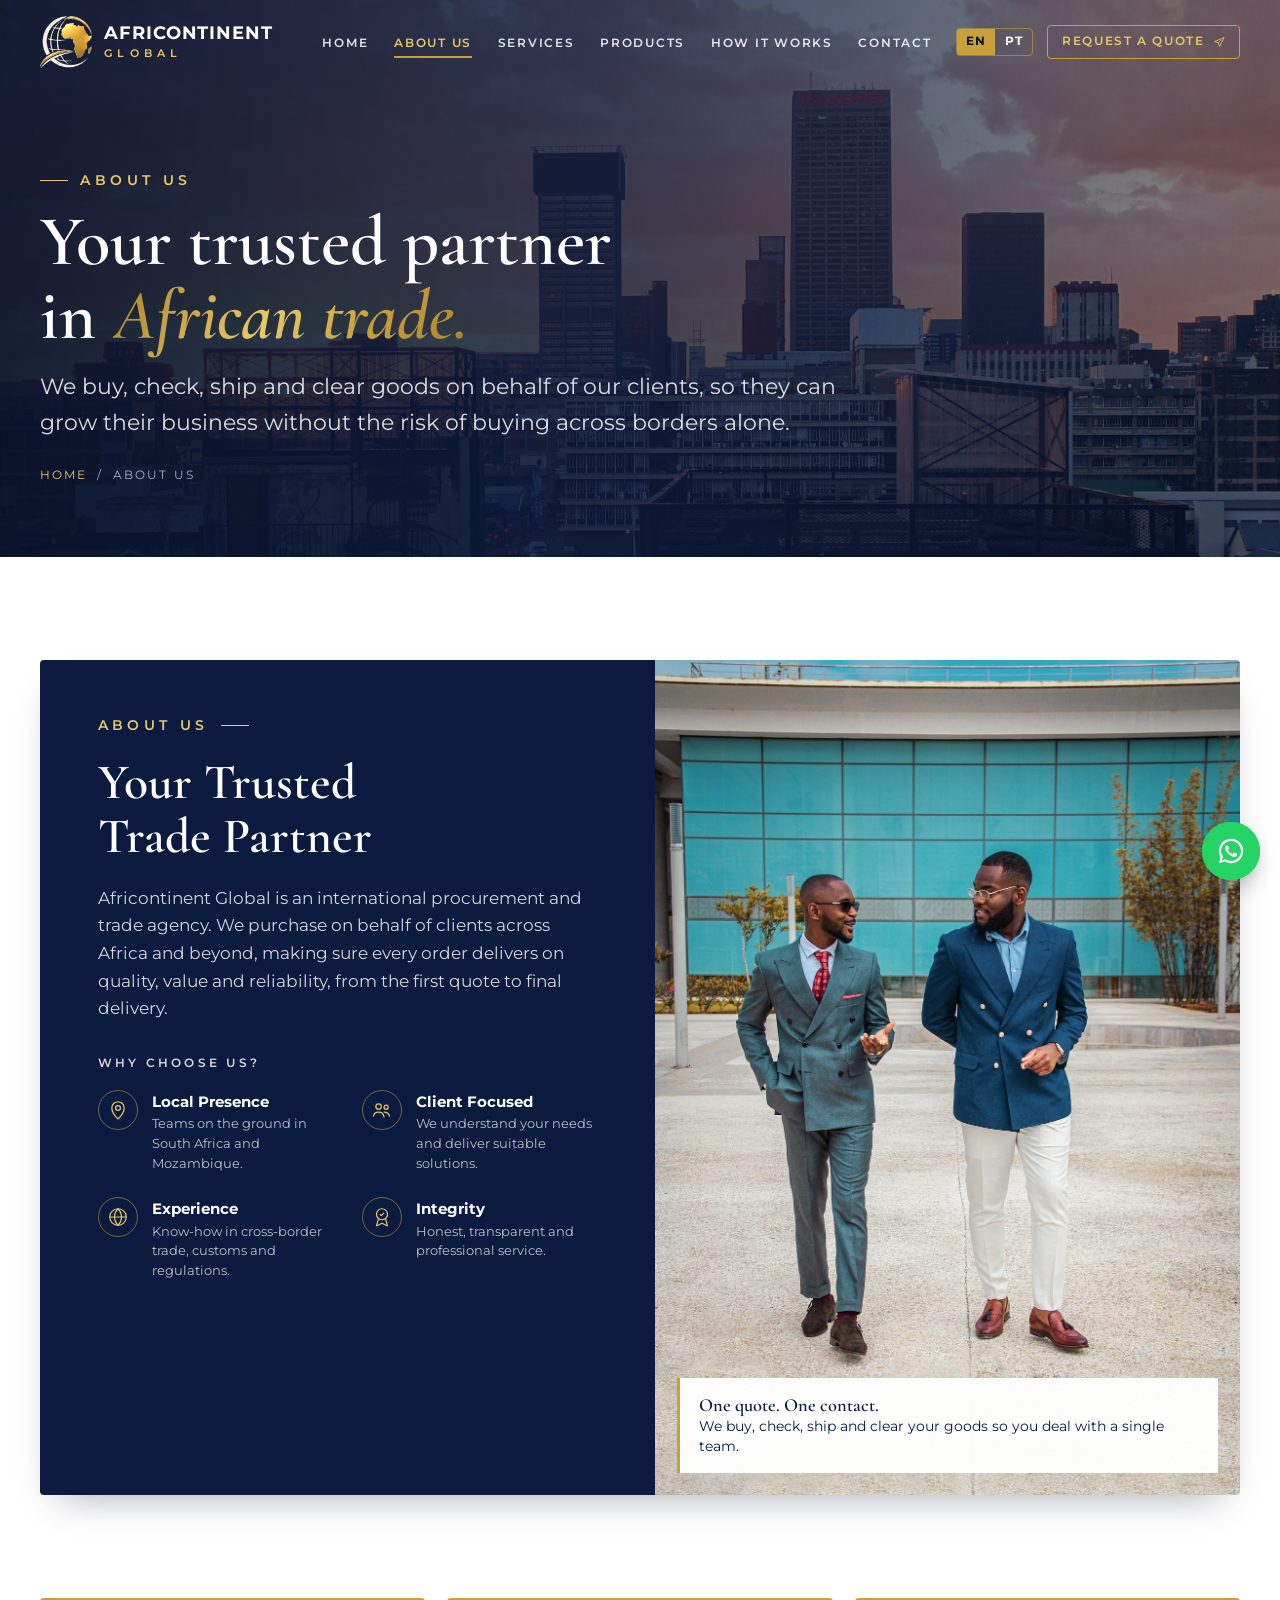
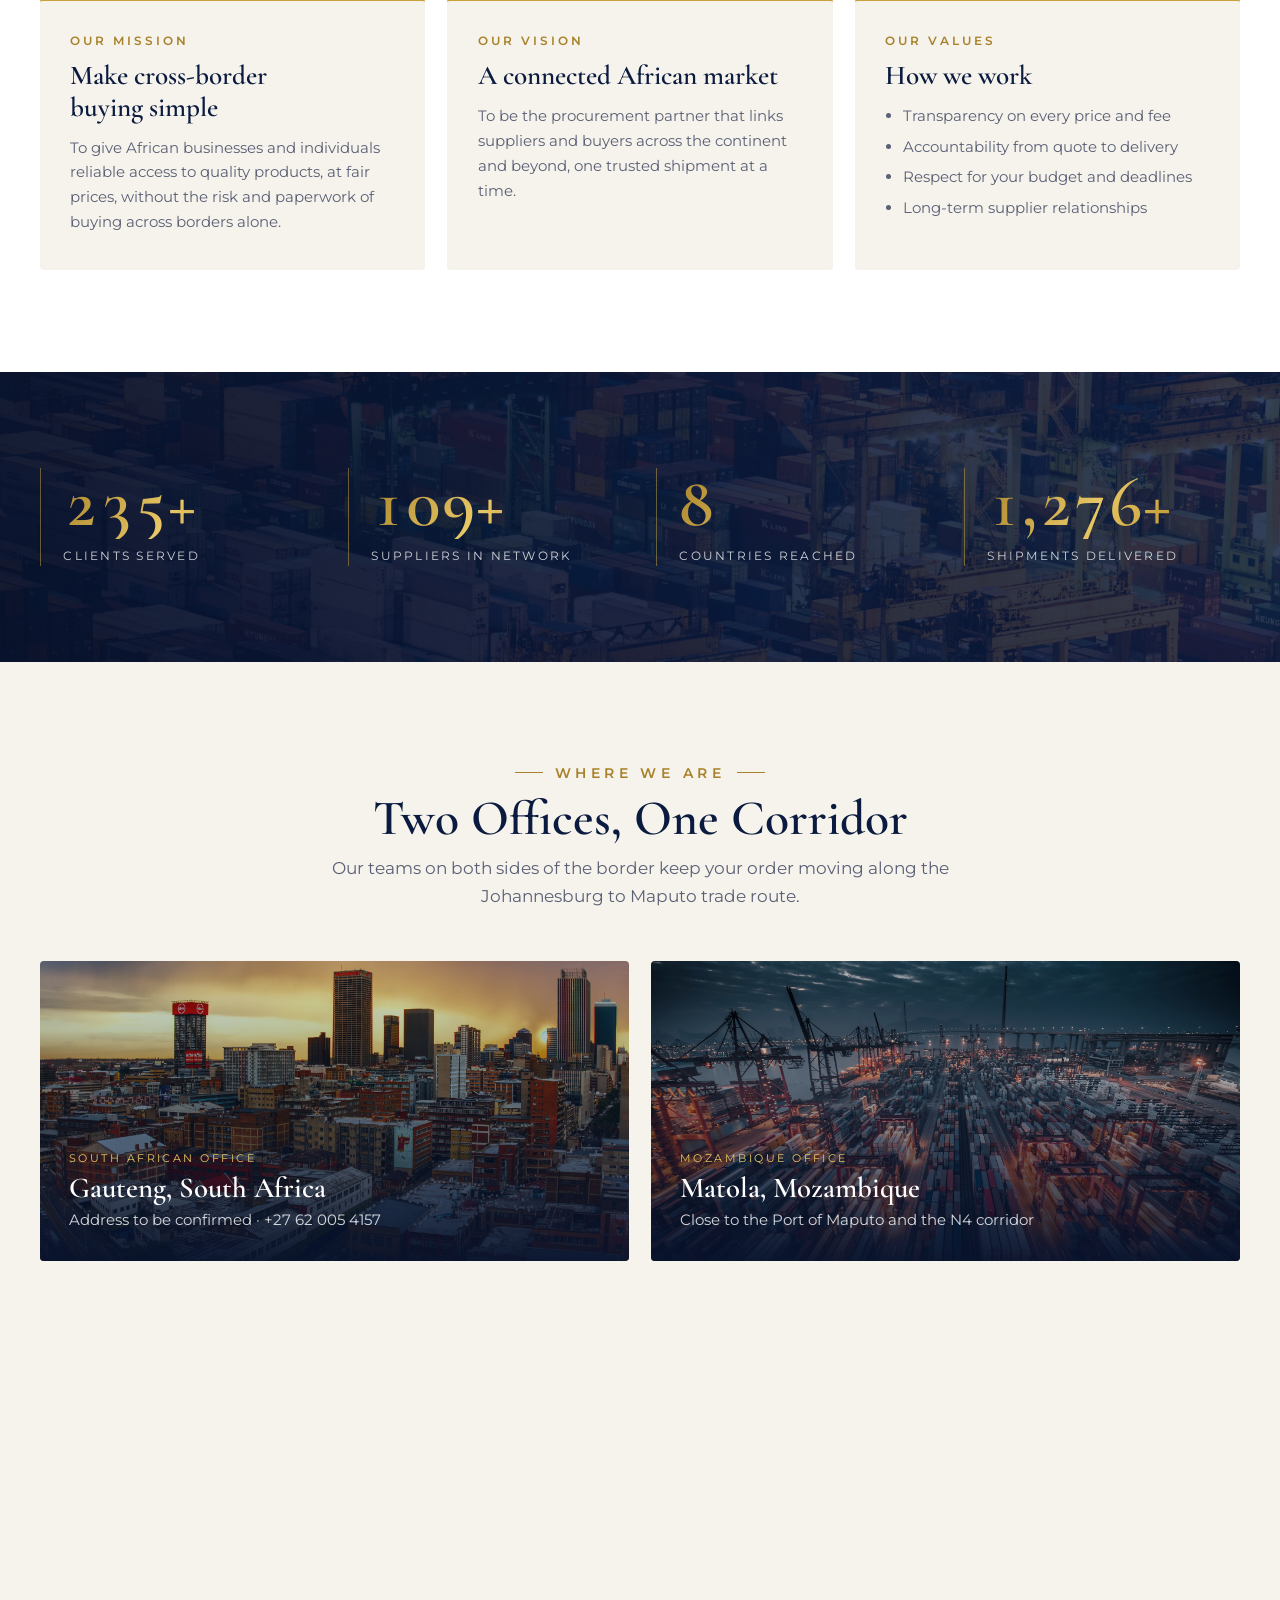
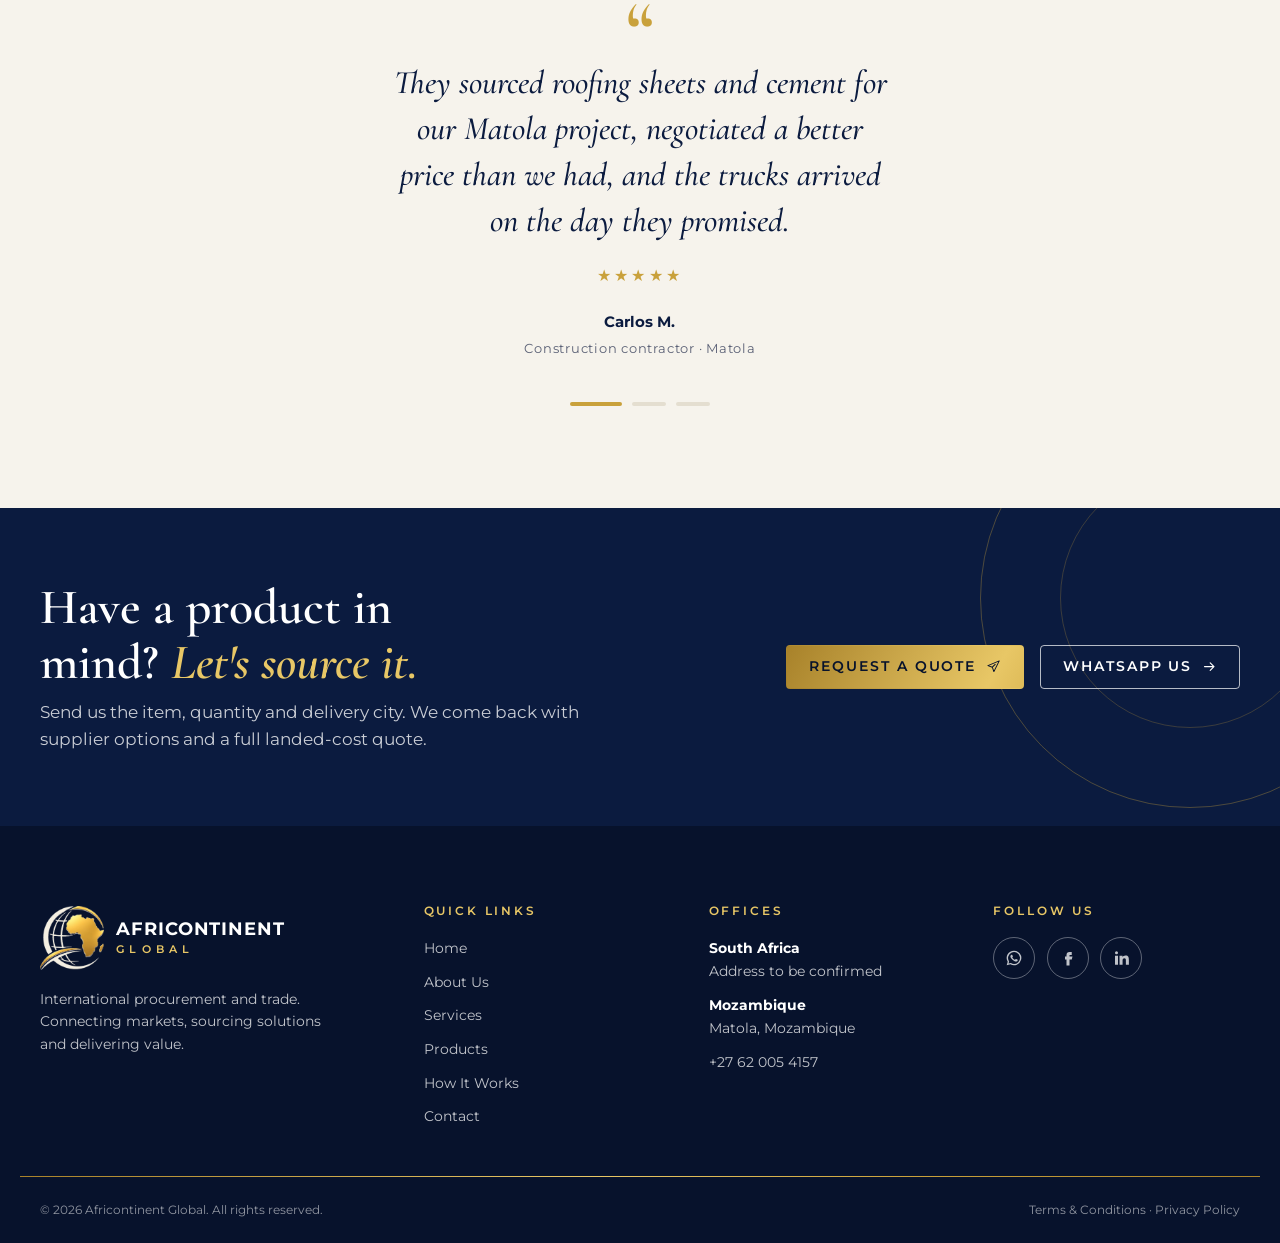
==== about.html @ f53b8ca2 "Initial commit" ====
<!DOCTYPE html>
<html lang="en">
<head>
<meta charset="utf-8">
<meta name="viewport" content="width=device-width, initial-scale=1, viewport-fit=cover">
<title>About Us | Africontinent Global</title>
<meta name="description" content="Who we are: an international procurement and trade agency with offices in South Africa and Mozambique.">
<meta property="og:title" content="About Us | Africontinent Global">
<meta property="og:description" content="Who we are: an international procurement and trade agency with offices in South Africa and Mozambique.">
<meta property="og:image" content="assets/africontinent-logo-full.png">
<meta name="theme-color" content="#0B1B3F">
<link rel="icon" type="image/png" href="assets/globe.png">
<link rel="preconnect" href="https://fonts.googleapis.com"><link rel="preconnect" href="https://fonts.gstatic.com" crossorigin><link rel="stylesheet" href="https://fonts.googleapis.com/css2?family=Cormorant+Garamond:ital,wght@0,500;0,600;0,700;1,500;1,600&family=Montserrat:wght@400;500;600;700&display=swap">
<link rel="stylesheet" href="css/style.css">
</head>
<body>
<!-- ICON SPRITE -->
<svg width="0" height="0" style="position:absolute" aria-hidden="true">
  <defs>
    <symbol id="i-arrow" viewBox="0 0 24 24" fill="none" stroke="currentColor" stroke-width="1.8" stroke-linecap="round" stroke-linejoin="round"><path d="M4 12h15M13 6l6 6-6 6"/></symbol>
    <symbol id="i-send" viewBox="0 0 24 24" fill="none" stroke="currentColor" stroke-width="1.6" stroke-linejoin="round"><path d="M21 3 3 10.5l7 2.5 2.5 7L21 3Z"/><path d="m10 13 5-5"/></symbol>
    <symbol id="i-handshake" viewBox="0 0 48 48" fill="none" stroke="currentColor" stroke-width="2" stroke-linecap="round" stroke-linejoin="round"><path d="M3 17l7-5 6 3h6l-7 6a3 3 0 0 0 4 4l5-4 9 9"/><path d="M45 17l-7-5-6 2"/><path d="M38 31l-4 4M34 26l5 5M10 12v15l10 10a3 3 0 0 0 4-4M16 31l4 4M20 27l5 5a3 3 0 0 0 4-4"/><path d="M3 17v11h7M45 17v11h-7"/></symbol>
    <symbol id="i-shield" viewBox="0 0 48 48" fill="none" stroke="currentColor" stroke-width="2" stroke-linecap="round" stroke-linejoin="round"><path d="M24 4 7 10v12c0 11 7 18 17 22 10-4 17-11 17-22V10L24 4Z"/><path d="m16 24 6 6 11-12"/></symbol>
    <symbol id="i-truck" viewBox="0 0 48 48" fill="none" stroke="currentColor" stroke-width="2" stroke-linecap="round" stroke-linejoin="round"><path d="M3 10h26v24H3zM29 18h9l7 8v8h-16"/><circle cx="12" cy="36" r="4"/><circle cx="36" cy="36" r="4"/><path d="M8 18h10M8 24h14"/></symbol>
    <symbol id="i-search" viewBox="0 0 32 32" fill="none" stroke="currentColor" stroke-width="2" stroke-linecap="round"><circle cx="13.5" cy="13.5" r="8.5"/><path d="m20 20 8 8"/><path d="M9.5 13.5a4 4 0 0 1 4-4"/></symbol>
    <symbol id="i-deal" viewBox="0 0 32 32" fill="none" stroke="currentColor" stroke-width="1.8" stroke-linecap="round" stroke-linejoin="round"><path d="M2 12l5-4 4 2h4l-5 4a2 2 0 0 0 3 3l4-3 6 6"/><path d="M30 12l-5-4-4 1M7 8v10l7 7a2 2 0 0 0 3-3M17 19l3 3a2 2 0 0 0 3-3M25 8v11"/></symbol>
    <symbol id="i-clipboard" viewBox="0 0 32 32" fill="none" stroke="currentColor" stroke-width="1.8" stroke-linecap="round" stroke-linejoin="round"><rect x="6" y="5" width="20" height="24" rx="2"/><path d="M12 3h8v4h-8zM10 13l2 2 3-3M10 21l2 2 3-3M18 14h5M18 22h5"/></symbol>
    <symbol id="i-box" viewBox="0 0 32 32" fill="none" stroke="currentColor" stroke-width="1.8" stroke-linejoin="round"><path d="M16 3 4 9v14l12 6 12-6V9L16 3Z"/><path d="M4 9l12 6 12-6M16 15v14M10 6l12 6"/></symbol>
    <symbol id="i-ship" viewBox="0 0 32 32" fill="none" stroke="currentColor" stroke-width="1.8" stroke-linecap="round" stroke-linejoin="round"><path d="M3 20h26l-4 7H7l-4-7Z"/><path d="M7 20v-7h18v7M11 13V8h10v5M14 8V4h4"/><path d="M2 30c2 0 3-1 5-1s3 1 5 1 3-1 5-1 3 1 5 1 3-1 5-1"/></symbol>
    <symbol id="i-customs" viewBox="0 0 32 32" fill="none" stroke="currentColor" stroke-width="1.8" stroke-linecap="round" stroke-linejoin="round"><rect x="4" y="6" width="24" height="20" rx="2"/><circle cx="12" cy="14" r="3"/><path d="M7 22c1-3 3-4 5-4s4 1 5 4M19 12h6M19 16h6M19 20h4"/></symbol>
    <symbol id="i-chat" viewBox="0 0 32 32" fill="none" stroke="currentColor" stroke-width="1.8" stroke-linejoin="round"><path d="M5 6h22v15H14l-6 5v-5H5z"/><circle cx="11" cy="13.5" r="1" fill="currentColor"/><circle cx="16" cy="13.5" r="1" fill="currentColor"/><circle cx="21" cy="13.5" r="1" fill="currentColor"/></symbol>
    <symbol id="i-check" viewBox="0 0 32 32" fill="none" stroke="currentColor" stroke-width="1.8" stroke-linecap="round" stroke-linejoin="round"><path d="M16 3 4 9v14l12 6 12-6V9L16 3Z"/><path d="M4 9l12 6 12-6M16 15v14"/><circle cx="24" cy="24" r="5" fill="#0B1B3F"/><path d="m21.5 24 2 2 3-3.5"/></symbol>
    <symbol id="i-pin" viewBox="0 0 32 32" fill="none" stroke="currentColor" stroke-width="1.8" stroke-linejoin="round"><path d="M16 29s-9-8.5-9-16a9 9 0 0 1 18 0c0 7.5-9 16-9 16Z"/><circle cx="16" cy="13" r="3.5"/></symbol>
    <symbol id="i-people" viewBox="0 0 32 32" fill="none" stroke="currentColor" stroke-width="1.8" stroke-linecap="round"><circle cx="11" cy="11" r="4"/><circle cx="22" cy="12" r="3"/><path d="M3 26c1-5 4-7 8-7s7 2 8 7M19 19c4 0 7 2 8 6"/></symbol>
    <symbol id="i-globe" viewBox="0 0 32 32" fill="none" stroke="currentColor" stroke-width="1.8"><circle cx="16" cy="16" r="12"/><path d="M4 16h24M16 4c4 4 5 8 5 12s-1 8-5 12c-4-4-5-8-5-12s1-8 5-12Z"/></symbol>
    <symbol id="i-award" viewBox="0 0 32 32" fill="none" stroke="currentColor" stroke-width="1.8" stroke-linejoin="round"><circle cx="16" cy="12" r="8"/><path d="m11 18-3 11 8-4 8 4-3-11"/><path d="m13 12 2 2 4-4"/></symbol>
    <symbol id="i-phone" viewBox="0 0 32 32" fill="none" stroke="currentColor" stroke-width="1.8" stroke-linejoin="round"><path d="M7 4h5l2 7-3 2a16 16 0 0 0 8 8l2-3 7 2v5a3 3 0 0 1-3 3C14 28 4 18 4 7a3 3 0 0 1 3-3Z"/></symbol>
    <symbol id="i-mail" viewBox="0 0 32 32" fill="none" stroke="currentColor" stroke-width="1.8" stroke-linejoin="round"><rect x="4" y="7" width="24" height="18" rx="2"/><path d="m4 9 12 9 12-9"/></symbol>
    <symbol id="i-up" viewBox="0 0 24 24" fill="none" stroke="currentColor" stroke-width="2" stroke-linecap="round" stroke-linejoin="round"><path d="M12 19V5M6 11l6-6 6 6"/></symbol>
    <symbol id="i-wa" viewBox="0 0 32 32" fill="currentColor"><path d="M16 3a13 13 0 0 0-11.2 19.6L3 29l6.6-1.7A13 13 0 1 0 16 3Zm0 23.6a10.6 10.6 0 0 1-5.4-1.5l-.4-.2-3.9 1 1-3.8-.2-.4A10.6 10.6 0 1 1 16 26.6Zm5.8-7.9c-.3-.2-1.9-.9-2.2-1s-.5-.2-.7.2-.8 1-1 1.2-.4.2-.7 0a8.7 8.7 0 0 1-4.3-3.8c-.3-.6.3-.5 1-1.7.1-.2 0-.4 0-.6l-1-2.4c-.3-.6-.5-.5-.7-.5h-.6a1.2 1.2 0 0 0-.9.4 3.6 3.6 0 0 0-1.1 2.7 6.3 6.3 0 0 0 1.3 3.3 14.4 14.4 0 0 0 5.5 4.9c2 .9 2.8.9 3.9.8a3.3 3.3 0 0 0 2.1-1.5 2.7 2.7 0 0 0 .2-1.5c-.1-.2-.3-.3-.6-.5Z"/></symbol>
    <symbol id="i-fb" viewBox="0 0 24 24" fill="currentColor"><path d="M14 8h3V4h-3a4 4 0 0 0-4 4v2H8v4h2v8h4v-8h3l1-4h-4V8.5c0-.3.2-.5.5-.5Z"/></symbol>
    <symbol id="i-in" viewBox="0 0 24 24" fill="currentColor"><path d="M4 9h4v12H4zM6 3a2 2 0 1 1 0 4 2 2 0 0 1 0-4Zm4 6h4v1.7c.6-1 2-2 4-2 4 0 4.5 2.6 4.5 6V21h-4v-5.6c0-1.4 0-3.2-2-3.2s-2.4 1.5-2.4 3.1V21h-4z"/></symbol>
  </defs>
</svg>


<!-- =================== 2. HEADER =================== -->
<header class="site-header" id="header">
  <div class="wrap nav">
    <a class="brand" href="index.html" aria-label="Africontinent Global home">
      <img src="assets/globe-light.png" alt="">
      <span class="brand-text"><strong>AFRICONTINENT</strong><small>GLOBAL</small></span>
    </a>
    <ul class="nav-links">
      <li><a href="index.html" data-i18n="nav_home">Home</a></li>
      <li><a href="about.html" data-i18n="nav_about">About Us</a></li>
      <li><a href="services.html" data-i18n="nav_services">Services</a></li>
      <li><a href="products.html" data-i18n="nav_products">Products</a></li>
      <li><a href="how-it-works.html" data-i18n="nav_how">How It Works</a></li>
      <li><a href="contact.html" data-i18n="nav_contact">Contact</a></li>
    </ul>
    <div class="nav-actions">
      <div class="lang" role="group" aria-label="Language">
        <button type="button" class="on" data-lang="en">EN</button>
        <button type="button" data-lang="pt">PT</button>
      </div>
      <a href="contact.html" class="btn btn-outline-gold btn-quote"><span data-i18n="quote">Request a Quote</span><svg><use href="#i-send"/></svg></a>
      <button class="burger" id="burger" type="button" aria-label="Open menu" aria-expanded="false" aria-controls="mobileMenu"><span></span><span></span><span></span></button>
    </div>
  </div>
</header>

<nav class="mobile-menu" id="mobileMenu" aria-label="Mobile">
  <ul>
    <li><a href="index.html" data-i18n="nav_home">Home</a></li>
    <li><a href="about.html" data-i18n="nav_about">About Us</a></li>
    <li><a href="services.html" data-i18n="nav_services">Services</a></li>
    <li><a href="products.html" data-i18n="nav_products">Products</a></li>
    <li><a href="how-it-works.html" data-i18n="nav_how">How It Works</a></li>
    <li><a href="contact.html" data-i18n="nav_contact">Contact</a></li>
  </ul>
  <div class="mm-foot">
    <div class="lang" role="group" aria-label="Language">
      <button type="button" class="on" data-lang="en">EN</button>
      <button type="button" data-lang="pt">PT</button>
    </div>
    <a href="contact.html" class="btn btn-gold"><span data-i18n="quote">Request a Quote</span><svg><use href="#i-send"/></svg></a>
  </div>
</nav>

<main>
<section class="page-hero">
  <div class="photo"><img src="assets/images/city-skyline-sunset.jpg" alt="City skyline at sunset" fetchpriority="high"></div>
  <div class="wrap">
    <span class="eyebrow" data-i18n="pa_e">About Us</span>
    <h1 data-i18n-html="pa_t">Your trusted partner in <em>African trade.</em></h1>
    <p data-i18n="pa_l">We buy, check, ship and clear goods on behalf of our clients, so they can grow their business without the risk of buying across borders alone.</p>
    <nav class="crumbs" aria-label="Breadcrumb"><a href="index.html" data-i18n="nav_home">Home</a><span>/</span><span data-i18n="nav_about">About Us</span></nav>
  </div>
</section>
<!-- =================== 8. ABOUT =================== -->
<section class="section" id="about-us">
  <div class="wrap">
    <div class="about-grid reveal">
      <div class="about-copy">
        <span class="eyebrow" data-i18n="about_eyebrow">About Us</span>
        <h2 data-i18n="about_title">Your Trusted Trade Partner</h2>
        <p data-i18n="about_p">Africontinent Global is an international procurement and trade agency. We purchase on behalf of clients across Africa and beyond, making sure every order delivers on quality, value and reliability, from the first quote to final delivery.</p>
        <p class="why-title" data-i18n="why">Why choose us?</p>
        <div class="why">
          <div><svg><use href="#i-pin"/></svg><p><strong data-i18n="w1">Local Presence</strong><span data-i18n="w1d">Teams on the ground in South Africa and Mozambique.</span></p></div>
          <div><svg><use href="#i-people"/></svg><p><strong data-i18n="w2">Client Focused</strong><span data-i18n="w2d">We understand your needs and deliver suitable solutions.</span></p></div>
          <div><svg><use href="#i-globe"/></svg><p><strong data-i18n="w3">Experience</strong><span data-i18n="w3d">Know-how in cross-border trade, customs and regulations.</span></p></div>
          <div><svg><use href="#i-award"/></svg><p><strong data-i18n="w4">Integrity</strong><span data-i18n="w4d">Honest, transparent and professional service.</span></p></div>
        </div>
      </div>
      <figure class="about-photo">
        <div class="photo"><img loading="lazy" src="assets/images/business-partners.jpg" alt="Two business partners in suits"></div>
        <figcaption><b>One quote. One contact.</b>We buy, check, ship and clear your goods so you deal with a single team.</figcaption>
      </figure>
    </div>
  </div>
</section>

<section class="section" style="background:var(--white);padding-top:0">
  <div class="wrap mv-grid">
    <article class="mv reveal"><span class="kicker" data-i18n="mv1k">Our mission</span><h3 data-i18n="mv1t">Make cross-border buying simple</h3><p data-i18n="mv1p">To give African businesses and individuals reliable access to quality products, at fair prices, without the risk and paperwork of buying across borders alone.</p></article>
    <article class="mv reveal"><span class="kicker" data-i18n="mv2k">Our vision</span><h3 data-i18n="mv2t">A connected African market</h3><p data-i18n="mv2p">To be the procurement partner that links suppliers and buyers across the continent and beyond, one trusted shipment at a time.</p></article>
    <article class="mv reveal"><span class="kicker" data-i18n="mv3k">Our values</span><h3 data-i18n="mv3t">How we work</h3><ul><li data-i18n="v1">Transparency on every price and fee</li><li data-i18n="v2">Accountability from quote to delivery</li><li data-i18n="v3">Respect for your budget and deadlines</li><li data-i18n="v4">Long-term supplier relationships</li></ul></article>
  </div>
</section>
<!-- =================== 7. STATS =================== -->
<section class="stats on-dark">
  <div class="photo"><img loading="lazy" src="assets/images/aerial-containers.jpg" alt=""></div>
  <div class="wrap stats-grid">
    <div class="stat reveal"><b data-count="250" data-suffix="+">250+</b><span data-i18n="st1">Clients served</span></div>
    <div class="stat reveal"><b data-count="120" data-suffix="+">120+</b><span data-i18n="st2">Suppliers in network</span></div>
    <div class="stat reveal"><b data-count="9">9</b><span data-i18n="st3">Countries reached</span></div>
    <div class="stat reveal"><b data-count="1400" data-suffix="+">1,400+</b><span data-i18n="st4">Shipments delivered</span></div>
  </div>
</section>

<section class="section how">
  <div class="wrap">
    <div class="section-head reveal"><span class="eyebrow" data-i18n="off_e">Where We Are</span><h2 data-i18n="off_t">Two Offices, One Corridor</h2><p data-i18n="off_l">Our teams on both sides of the border keep your order moving along the Johannesburg to Maputo trade route.</p></div>
    <div class="offices">
      <article class="office reveal"><div class="photo"><img loading="lazy" src="assets/images/johannesburg-skyline.jpg" alt="Johannesburg skyline"></div><div class="office-body"><small data-i18n="ct_sa">South African Office</small><h3>Gauteng, South Africa</h3><p>Address to be confirmed · +27 62 005 4157</p></div></article>
      <article class="office reveal"><div class="photo"><img loading="lazy" src="assets/images/container-port-cranes.jpg" alt="Container port with cranes"></div><div class="office-body"><small data-i18n="ct_mz">Mozambique Office</small><h3>Matola, Mozambique</h3><p>Close to the Port of Maputo and the N4 corridor</p></div></article>
    </div>
  </div>
</section>
<!-- =================== 9. TESTIMONIALS =================== -->
<section class="section testimonials">
  <div class="wrap">
    <div class="section-head reveal">
      <span class="eyebrow" data-i18n="test_eyebrow">Client Stories</span>
      <h2 data-i18n="test_title">Trusted Across Borders</h2>
    </div>
    <div class="slider reveal" id="slider" aria-roledescription="carousel">
      <div class="slides" id="slides">
        <div class="slide"><span class="quote-mark">“</span><blockquote>They sourced roofing sheets and cement for our Matola project, negotiated a better price than we had, and the trucks arrived on the day they promised.</blockquote><span class="stars" aria-label="5 out of 5">★★★★★</span><p class="who"><b>Carlos M.</b><span>Construction contractor · Matola</span></p></div>
        <div class="slide"><span class="quote-mark">“</span><blockquote>Customs used to be our biggest headache. Africontinent handled every document and our generators cleared the border without a single delay.</blockquote><span class="stars" aria-label="5 out of 5">★★★★★</span><p class="who"><b>Thandiwe N.</b><span>Operations manager · Gaborone</span></p></div>
        <div class="slide"><span class="quote-mark">“</span><blockquote>Clear quotes, photos before dispatch and a real person on WhatsApp whenever I asked. That is why we keep ordering through them.</blockquote><span class="stars" aria-label="5 out of 5">★★★★★</span><p class="who"><b>Ana P.</b><span>Retail owner · Maputo</span></p></div>
      </div>
      <div class="dots" id="dots" role="tablist" aria-label="Choose testimonial"></div>
    </div>
  </div>
</section>

<section class="cta-band">
  <div class="wrap cta-inner">
    <div class="reveal">
      <h2 data-i18n-html="cta_t">Have a product in mind? <em>Let's source it.</em></h2>
      <p data-i18n="cta_l">Send us the item, quantity and delivery city. We come back with supplier options and a full landed-cost quote.</p>
    </div>
    <div class="cta-actions reveal">
      <a href="contact.html" class="btn btn-gold"><span data-i18n="quote">Request a Quote</span><svg><use href="#i-send"/></svg></a>
      <a href="https://wa.me/27716682694" target="_blank" rel="noopener" class="btn btn-outline-light"><span>WhatsApp Us</span><svg><use href="#i-arrow"/></svg></a>
    </div>
  </div>
</section>
</main>

<!-- =================== 11. FOOTER =================== -->
<footer class="footer">
  <div class="wrap footer-grid">
    <div class="footer-about">
      <a class="brand" href="index.html"><img src="assets/globe-light.png" alt=""><span class="brand-text"><strong>AFRICONTINENT</strong><small>GLOBAL</small></span></a>
      <p data-i18n="ft_about">International procurement and trade. Connecting markets, sourcing solutions and delivering value.</p>
    </div>
    <div>
      <h4 data-i18n="ft_links">Quick Links</h4>
      <ul><li><a href="index.html" data-i18n="nav_home">Home</a></li><li><a href="about.html" data-i18n="nav_about">About Us</a></li><li><a href="services.html" data-i18n="nav_services">Services</a></li><li><a href="products.html" data-i18n="nav_products">Products</a></li><li><a href="how-it-works.html" data-i18n="nav_how">How It Works</a></li><li><a href="contact.html" data-i18n="nav_contact">Contact</a></li></ul>
    </div>
    <div>
      <h4 data-i18n="ft_offices">Offices</h4>
      <ul><li><b style="color:#fff">South Africa</b><br>Address to be confirmed</li><li><b style="color:#fff">Mozambique</b><br>Matola, Mozambique</li><li>+27 62 005 4157</li></ul>
    </div>
    <div>
      <h4 data-i18n="ft_follow">Follow Us</h4>
      <div class="socials">
        <a href="https://wa.me/27716682694" target="_blank" rel="noopener" aria-label="WhatsApp"><svg><use href="#i-wa"/></svg></a>
        <a href="https://facebook.com" target="_blank" rel="noopener" aria-label="Facebook"><svg><use href="#i-fb"/></svg></a>
        <a href="https://linkedin.com" target="_blank" rel="noopener" aria-label="LinkedIn"><svg><use href="#i-in"/></svg></a>
      </div>
    </div>
  </div>
  <div class="wrap footer-bar">
    <span>© 2026 Africontinent Global. All rights reserved.</span>
    <span><a href="index.html">Terms &amp; Conditions</a> · <a href="index.html">Privacy Policy</a></span>
  </div>
</footer>

<a class="wa-float" href="https://wa.me/27716682694" target="_blank" rel="noopener" aria-label="Chat on WhatsApp"><svg><use href="#i-wa"/></svg></a>
<button class="to-top" id="toTop" type="button" aria-label="Back to top"><svg><use href="#i-up"/></svg></button>
<div class="toast" id="toast" role="status" aria-live="polite"><svg><use href="#i-shield"/></svg><span id="toastText">Thank you. Your enquiry is ready.</span></div>

<script src="js/main.js"></script>
</body>
</html>
---- css/style.css ----
/* Layout: full-bleed navy & ivory bands, 1200px content column, gold used as the only accent. */
:root {
  --navy: #0B1B3F;
  --navy-deep: #07122C;
  --navy-soft: #142a5c;
  --gold: #C9A13B;
  --gold-hi: #E8C766;
  --gold-lo: #A8822A;
  --ivory: #F6F3EC;
  --white: #FFFFFF;
  --ink: #1B2440;
  --muted: #5A6075;
  --line: #E4DED0;
  --gold-grad: linear-gradient(120deg, #A8822A 0%, #E8C766 45%, #C9A13B 70%, #A8822A 100%);

  --f-display: "Cormorant Garamond", "Playfair Display", Georgia, "Times New Roman", serif;
  --f-body: "Montserrat", "Segoe UI", Helvetica, Arial, sans-serif;

  --step--1: clamp(0.78rem, 0.75rem + 0.15vw, 0.86rem);
  --step-0: clamp(0.95rem, 0.9rem + 0.2vw, 1.05rem);
  --step-1: clamp(1.15rem, 1.05rem + 0.4vw, 1.35rem);
  --step-2: clamp(1.5rem, 1.25rem + 1vw, 2.1rem);
  --step-3: clamp(2rem, 1.5rem + 2vw, 3.1rem);
  --step-4: clamp(2.5rem, 1.7rem + 3.4vw, 4.6rem);

  --radius: 4px;
  --shadow: 0 18px 40px -22px rgba(7, 18, 44, 0.45);
  --header-h: 84px;
  color-scheme: light;
}

*, *::before, *::after { box-sizing: border-box; }
html { scroll-behavior: smooth; scroll-padding-top: var(--header-h); }
body {
  margin: 0;
  background: var(--white);
  color: var(--ink);
  font-family: var(--f-body);
  font-size: var(--step-0);
  line-height: 1.65;
  -webkit-font-smoothing: antialiased;
  overflow-x: hidden;
}
body.locked { overflow: hidden; }
img { max-width: 100%; display: block; }
a { color: inherit; }
h1, h2, h3 { text-wrap: balance; margin: 0; }
p { margin: 0; }
:focus-visible { outline: 2px solid var(--gold-hi); outline-offset: 3px; }

.wrap {
  width: 100%;
  max-width: 1240px;
  margin-inline: auto;
  padding-left: max(20px, env(safe-area-inset-left, 0px));
  padding-right: max(20px, env(safe-area-inset-right, 0px));
}

/* ---------- Photo layer with graceful fallback ---------- */
.photo { position: relative; overflow: hidden; background: var(--navy-soft) radial-gradient(120% 90% at 70% 20%, #1d3a78 0%, var(--navy) 60%, var(--navy-deep) 100%); }
.photo > img { width: 100%; height: 100%; object-fit: cover; }
.photo > img.failed { visibility: hidden; }

/* ---------- Buttons ---------- */
.btn {
  display: inline-flex; align-items: center; gap: 0.7em;
  padding: 0.95em 1.6em;
  font: 600 var(--step--1)/1 var(--f-body);
  letter-spacing: 0.14em; text-transform: uppercase; text-decoration: none;
  border: 1px solid transparent; border-radius: var(--radius);
  cursor: pointer; position: relative; overflow: hidden;
  transition: transform .25s ease, background-color .25s ease, color .25s ease, border-color .25s ease;
}
.btn svg { width: 1.1em; height: 1.1em; transition: transform .25s ease; }
.btn:hover svg { transform: translateX(4px); }
.btn-gold { background: var(--gold-grad); background-size: 200% 100%; color: var(--navy-deep); }
.btn-gold::after {
  content: ""; position: absolute; inset: 0;
  background: linear-gradient(110deg, transparent 30%, rgba(255,255,255,.55) 50%, transparent 70%);
  transform: translateX(-120%); transition: transform .7s ease;
}
.btn-gold:hover::after { transform: translateX(120%); }
.btn-gold:hover { transform: translateY(-2px); }
.btn-outline-light { border-color: rgba(255,255,255,.7); color: var(--white); background: transparent; }
.btn-outline-light:hover { background: var(--white); color: var(--navy); }
.btn-outline-gold { border-color: var(--gold); color: var(--gold-hi); background: transparent; }
.btn-outline-gold:hover { background: var(--gold); color: var(--navy-deep); }
.btn-outline-navy { border-color: var(--navy); color: var(--navy); background: transparent; }
.btn-outline-navy:hover { background: var(--navy); color: var(--white); }

/* ---------- Eyebrows & section heads ---------- */
.eyebrow {
  display: inline-flex; align-items: center; gap: 0.9em;
  font: 600 var(--step--1)/1.2 var(--f-body);
  letter-spacing: 0.32em; text-transform: uppercase; color: var(--gold-lo);
}
.eyebrow::before, .eyebrow::after { content: ""; width: 28px; height: 1px; background: currentColor; }
.section-head { text-align: center; display: grid; justify-items: center; gap: 0.6rem; margin-bottom: clamp(2rem, 4vw, 3.2rem); }
.section-head h2 { font: 600 var(--step-3)/1.1 var(--f-display); color: var(--navy); }
.section-head p { color: var(--muted); max-width: 58ch; }
.section { padding-block: clamp(4rem, 8vw, 6.5rem); }
.on-dark .eyebrow { color: var(--gold-hi); }
.on-dark h2 { color: var(--white); }

/* =========================================================
   1. WELCOME INTRO
   ========================================================= */
.intro {
  position: fixed; inset: 0; z-index: 200;
  display: grid; place-items: center;
  color: var(--white); text-align: center;
  padding: max(24px, env(safe-area-inset-top, 0px)) max(20px, env(safe-area-inset-right, 0px)) max(24px, env(safe-area-inset-bottom, 0px)) max(20px, env(safe-area-inset-left, 0px));
}
.intro[hidden] { display: none !important; }
.intro-panel { position: absolute; top: 0; bottom: 0; width: 50.5%; overflow: hidden; transition: transform 1.1s cubic-bezier(.77,0,.18,1); }
.intro-panel.left { left: 0; }
.intro-panel.right { right: 0; }
.intro-panel .photo { position: absolute; top: 0; bottom: 0; width: 200vw; max-width: none; }
.intro-panel.left .photo { left: 0; }
.intro-panel.right .photo { right: 0; }
.intro-panel .photo > img { animation: kenburns 9s ease-out forwards; }
.intro-panel .photo::after { content: ""; position: absolute; inset: 0; background: linear-gradient(180deg, rgba(7,18,44,.72) 0%, rgba(7,18,44,.55) 45%, rgba(7,18,44,.92) 100%); }
.intro-panel.right::before { content: ""; position: absolute; left: 0; top: 0; bottom: 0; width: 1px; background: var(--gold-grad); z-index: 2; opacity: 0; transition: opacity .3s; }
.intro.leaving .intro-panel.right::before { opacity: 1; }
.intro.leaving .intro-panel.left { transform: translateX(-101%); }
.intro.leaving .intro-panel.right { transform: translateX(101%); }
.intro.leaving .intro-content { opacity: 0; transform: scale(.96); }
@keyframes kenburns { from { transform: scale(1.16) translate(1%, 1%); } to { transform: scale(1) translate(0, 0); } }

.intro-content { position: relative; z-index: 3; display: grid; justify-items: center; gap: 1.1rem; transition: opacity .5s ease, transform .5s ease; max-width: 100%; }
.intro-emblem { width: clamp(110px, 22vw, 170px); opacity: 0; transform: scale(.7) rotate(-14deg); animation: emblemIn 1.2s .2s cubic-bezier(.2,.8,.2,1) forwards; filter: drop-shadow(0 12px 30px rgba(0,0,0,.45)); }
@keyframes emblemIn { to { opacity: 1; transform: none; } }
.intro-word { font: 700 clamp(1.9rem, 1rem + 5.4vw, 4.4rem)/1 var(--f-body); letter-spacing: 0.06em; display: flex; flex-wrap: wrap; justify-content: center; }
.intro-word span { opacity: 0; transform: translateY(18px); display: inline-block; animation: letterIn .55s cubic-bezier(.2,.8,.2,1) forwards; }
@keyframes letterIn { to { opacity: 1; transform: none; } }
.intro-global { display: flex; align-items: center; gap: 1rem; width: min(620px, 100%); opacity: 0; animation: fadeIn .8s 1.9s forwards; }
.intro-global::before, .intro-global::after { content: ""; flex: 1; height: 1px; background: var(--gold-grad); }
.intro-global b { font: 600 clamp(1.1rem, .8rem + 1.6vw, 1.9rem)/1 var(--f-body); letter-spacing: 0.55em; margin-right: -0.55em; background: var(--gold-grad); -webkit-background-clip: text; background-clip: text; color: transparent; }
.intro-tag { font-size: var(--step--1); letter-spacing: 0.26em; text-transform: uppercase; color: rgba(255,255,255,.82); opacity: 0; animation: fadeIn .8s 2.3s forwards; }
.intro-tag i { font-style: normal; color: var(--gold-hi); padding-inline: .5em; }
.intro .btn { margin-top: 1rem; opacity: 0; animation: fadeIn .8s 2.6s forwards; }
@keyframes fadeIn { to { opacity: 1; } }
.intro-progress { position: absolute; left: 0; bottom: 0; height: 3px; width: 100%; z-index: 4; background: rgba(255,255,255,.08); }
.intro-progress span { display: block; height: 100%; width: 0; background: var(--gold-grad); animation: progress 3.6s .1s linear forwards; }
@keyframes progress { to { width: 100%; } }
.intro-skip { position: absolute; z-index: 4; top: calc(18px + env(safe-area-inset-top, 0px)); right: calc(20px + env(safe-area-inset-right, 0px)); background: none; border: 0; color: rgba(255,255,255,.75); font: 500 var(--step--1) var(--f-body); letter-spacing: .2em; text-transform: uppercase; cursor: pointer; padding: .5em; }
.intro-skip:hover { color: var(--gold-hi); }
.intro-meta { position: absolute; z-index: 4; left: max(20px, env(safe-area-inset-left, 0px)); bottom: calc(18px + env(safe-area-inset-bottom, 0px)); font-size: .72rem; letter-spacing: .2em; text-transform: uppercase; color: rgba(255,255,255,.55); }

/* =========================================================
   2. HEADER
   ========================================================= */
.site-header {
  position: fixed; left: 0; right: 0; top: 0; z-index: 100;
  padding-top: env(safe-area-inset-top, 0px);
  transition: background-color .35s ease, box-shadow .35s ease, backdrop-filter .35s;
}
.site-header.scrolled { background: rgba(11,27,63,.96); box-shadow: 0 10px 30px -18px rgba(0,0,0,.6); backdrop-filter: blur(8px); }
.nav { display: flex; align-items: center; gap: 1.5rem; height: var(--header-h); }
.brand { display: flex; align-items: center; gap: .75rem; text-decoration: none; color: var(--white); flex-shrink: 0; }
.brand img { width: 52px; height: 52px; object-fit: contain; }
.brand-text { display: grid; line-height: 1; }
.brand-text strong { font: 700 1.15rem/1 var(--f-body); letter-spacing: .05em; }
.brand-text small { font: 600 .66rem/1 var(--f-body); letter-spacing: .5em; color: var(--gold-hi); margin-top: .4rem; }
.nav-links { display: flex; gap: clamp(1rem, 2vw, 2rem); list-style: none; margin: 0 0 0 auto; padding: 0; }
.nav-links a { text-decoration: none; color: rgba(255,255,255,.88); font: 600 .78rem/1 var(--f-body); letter-spacing: .14em; text-transform: uppercase; padding: .6em 0; position: relative; }
.nav-links a::after { content: ""; position: absolute; left: 0; right: 0; bottom: 0; height: 2px; background: var(--gold); transform: scaleX(0); transform-origin: left; transition: transform .3s; }
.nav-links a:hover, .nav-links a.active { color: var(--gold-hi); }
.nav-links a:hover::after, .nav-links a.active::after { transform: scaleX(1); }
.nav-actions { display: flex; align-items: center; gap: .9rem; }
.lang { display: flex; border: 1px solid rgba(201,161,59,.6); border-radius: var(--radius); overflow: hidden; }
.lang button { background: transparent; border: 0; color: var(--white); font: 700 .72rem/1 var(--f-body); letter-spacing: .1em; padding: .65em .8em; cursor: pointer; }
.lang button.on { background: var(--gold); color: var(--navy-deep); }
.nav .btn { padding: .85em 1.2em; font-size: .72rem; }
.burger { display: none; width: 46px; height: 46px; background: transparent; border: 1px solid rgba(255,255,255,.3); border-radius: var(--radius); cursor: pointer; position: relative; }
.burger span { position: absolute; left: 12px; right: 12px; height: 2px; background: var(--white); transition: transform .35s, opacity .35s, top .35s; }
.burger span:nth-child(1) { top: 15px; } .burger span:nth-child(2) { top: 22px; } .burger span:nth-child(3) { top: 29px; }
.menu-open .burger span:nth-child(1) { top: 22px; transform: rotate(45deg); }
.menu-open .burger span:nth-child(2) { opacity: 0; }
.menu-open .burger span:nth-child(3) { top: 22px; transform: rotate(-45deg); }

.mobile-menu {
  position: fixed; inset: 0; z-index: 90; background: var(--navy-deep);
  display: flex; flex-direction: column; justify-content: center; gap: 2rem;
  padding: calc(var(--header-h) + env(safe-area-inset-top, 0px)) max(28px, env(safe-area-inset-right, 0px)) calc(32px + env(safe-area-inset-bottom, 0px)) max(28px, env(safe-area-inset-left, 0px));
  transform: translateX(100%); transition: transform .5s cubic-bezier(.77,0,.18,1);
  visibility: hidden;
}
.menu-open .mobile-menu { transform: none; visibility: visible; }
.mobile-menu ul { list-style: none; margin: 0; padding: 0; display: grid; gap: .4rem; }
.mobile-menu a { color: var(--white); text-decoration: none; font: 500 clamp(1.8rem, 7vw, 2.6rem)/1.3 var(--f-display); display: block; opacity: 0; transform: translateX(30px); transition: opacity .4s, transform .4s, color .2s; }
.mobile-menu a:hover { color: var(--gold-hi); }
.menu-open .mobile-menu a { opacity: 1; transform: none; }
.mobile-menu li:nth-child(1) a { transition-delay: .15s } .mobile-menu li:nth-child(2) a { transition-delay: .2s }
.mobile-menu li:nth-child(3) a { transition-delay: .25s } .mobile-menu li:nth-child(4) a { transition-delay: .3s }
.mobile-menu li:nth-child(5) a { transition-delay: .35s } .mobile-menu li:nth-child(6) a { transition-delay: .4s }
.mobile-menu .mm-foot { display: flex; flex-wrap: wrap; gap: 1rem; align-items: center; }

/* =========================================================
   3. HERO
   ========================================================= */
.hero { position: relative; color: var(--white); min-height: min(880px, 100svh); display: flex; align-items: center; padding-block: calc(var(--header-h) + 3rem) 3rem; isolation: isolate; }
.hero-bg { position: absolute; inset: 0; z-index: -1; }
.hero-bg > img { transform: scale(1.08); will-change: transform; }
.hero-bg::after { content: ""; position: absolute; inset: 0; background: linear-gradient(95deg, rgba(7,18,44,.96) 0%, rgba(11,27,63,.86) 38%, rgba(11,27,63,.35) 72%, rgba(11,27,63,.15) 100%), linear-gradient(0deg, rgba(7,18,44,.85) 0%, transparent 35%); }
.hero-inner { display: grid; gap: 2.4rem; }
.hero h1 { font: 600 var(--step-4)/1.02 var(--f-display); max-width: 15ch; }
.hero h1 em { font-style: italic; background: var(--gold-grad); -webkit-background-clip: text; background-clip: text; color: transparent; }
.hero-lede { max-width: 54ch; color: rgba(255,255,255,.86); font-size: var(--step-1); line-height: 1.6; }
.hero-cta { display: flex; flex-wrap: wrap; gap: 1rem; }
.trust { display: grid; grid-template-columns: repeat(3, minmax(0, 1fr)); gap: 0; margin-top: 1rem; border-top: 1px solid rgba(255,255,255,.18); padding-top: 1.6rem; max-width: 820px; }
.trust div { display: flex; gap: .9rem; align-items: flex-start; padding-right: 1.4rem; }
.trust div + div { border-left: 1px solid rgba(255,255,255,.18); padding-left: 1.4rem; }
.trust svg { width: 38px; height: 38px; flex-shrink: 0; color: var(--gold-hi); }
.trust strong { display: block; font-size: .92rem; letter-spacing: .02em; }
.trust span { font-size: .8rem; color: rgba(255,255,255,.7); line-height: 1.45; display: block; }
.hero-coords { position: absolute; right: max(20px, env(safe-area-inset-right, 0px)); bottom: 1.6rem; font-size: .7rem; letter-spacing: .24em; text-transform: uppercase; color: rgba(255,255,255,.6); writing-mode: vertical-rl; }

/* ---------- Route ticker ---------- */
.ticker { background: var(--navy-deep); color: rgba(255,255,255,.78); border-top: 1px solid rgba(201,161,59,.35); border-bottom: 1px solid rgba(201,161,59,.35); overflow: hidden; }
.ticker-track { display: flex; gap: 3rem; width: max-content; padding-block: 1rem; animation: ticker 38s linear infinite; font-size: .78rem; letter-spacing: .22em; text-transform: uppercase; white-space: nowrap; }
.ticker-track span { display: inline-flex; align-items: center; gap: .8rem; }
.ticker-track b { color: var(--gold-hi); font-weight: 600; }
@keyframes ticker { to { transform: translateX(-50%); } }

/* =========================================================
   4. SERVICES
   ========================================================= */
.services-grid { display: grid; grid-template-columns: repeat(3, minmax(0, 1fr)); gap: 1.4rem; }
.service {
  background: var(--white); border: 1px solid var(--line); border-radius: var(--radius);
  padding: 2.2rem 1.8rem 2rem; position: relative; display: grid; gap: .9rem; align-content: start;
  transition: transform .35s ease, box-shadow .35s ease, border-color .35s;
}
.service::before { content: ""; position: absolute; left: -1px; right: -1px; top: -1px; height: 3px; background: var(--gold-grad); transform: scaleX(0); transform-origin: left; transition: transform .45s ease; }
.service:hover { transform: translateY(-6px); box-shadow: var(--shadow); border-color: transparent; }
.service:hover::before { transform: scaleX(1); }
.icon-ring { width: 66px; height: 66px; border-radius: 50%; background: var(--navy); display: grid; place-items: center; box-shadow: inset 0 0 0 2px var(--navy), inset 0 0 0 4px var(--gold); transition: transform .45s ease; }
.icon-ring svg { width: 30px; height: 30px; color: var(--gold-hi); }
.service:hover .icon-ring { transform: rotate(-10deg) scale(1.05); }
.service h3 { font: 700 1.02rem/1.3 var(--f-body); color: var(--navy); letter-spacing: .01em; }
.service p { color: var(--muted); font-size: .93rem; }
.service .tag { font-size: .7rem; letter-spacing: .18em; text-transform: uppercase; color: var(--gold-lo); font-weight: 600; }

/* =========================================================
   5. HOW IT WORKS
   ========================================================= */
.how { background: var(--ivory); }
.steps { list-style: none; margin: 0; padding: 0; display: grid; grid-template-columns: repeat(6, minmax(0, 1fr)); gap: 1rem; position: relative; counter-reset: step; }
.steps-line { position: absolute; left: 8%; right: 8%; top: 64px; height: 2px; background: repeating-linear-gradient(90deg, var(--gold) 0 6px, transparent 6px 12px); transform: scaleX(0); transform-origin: left; transition: transform 1.8s ease; }
.steps.in .steps-line { transform: scaleX(1); }
.step { text-align: center; display: grid; justify-items: center; gap: .55rem; position: relative; z-index: 1; }
.step-num { font: 600 1.6rem/1 var(--f-display); color: var(--gold-lo); }
.step .icon-ring { width: 76px; height: 76px; box-shadow: 0 0 0 6px var(--ivory), inset 0 0 0 2px var(--navy), inset 0 0 0 4px var(--gold); }
.step h3 { font: 700 .98rem/1.3 var(--f-body); color: var(--navy); margin-top: .4rem; }
.step p { font-size: .86rem; color: var(--muted); max-width: 22ch; line-height: 1.5; }

/* =========================================================
   6. PRODUCTS
   ========================================================= */
.products-grid { display: grid; grid-template-columns: repeat(3, minmax(0, 1fr)); gap: 1.2rem; }
.product { position: relative; border-radius: var(--radius); overflow: hidden; aspect-ratio: 4 / 3; max-width: 100%; display: block; text-decoration: none; color: var(--white); }
.product .photo { position: absolute; inset: 0; }
.product .photo > img { transition: transform 1s cubic-bezier(.2,.8,.2,1); }
.product:hover .photo > img { transform: scale(1.09); }
.product .photo::after { content: ""; position: absolute; inset: 0; background: linear-gradient(0deg, rgba(7,18,44,.92) 0%, rgba(7,18,44,.25) 45%, rgba(7,18,44,0) 70%); }
.product-label { position: absolute; left: 0; right: 0; bottom: 0; padding: 1.3rem 1.4rem; display: grid; gap: .3rem; }
.product-label .hs { font-size: .68rem; letter-spacing: .2em; text-transform: uppercase; color: var(--gold-hi); }
.product-label h3 { font: 600 1.45rem/1.15 var(--f-display); }
.product-label .more { font-size: .74rem; letter-spacing: .16em; text-transform: uppercase; display: inline-flex; align-items: center; gap: .5em; max-height: 0; opacity: 0; overflow: hidden; transition: max-height .4s ease, opacity .4s ease, margin .4s; }
.product:hover .more, .product:focus-visible .more { max-height: 30px; opacity: 1; margin-top: .3rem; }
.products-cta { display: flex; justify-content: center; margin-top: 2.4rem; }

/* =========================================================
   7. STATS
   ========================================================= */
.stats { position: relative; color: var(--white); isolation: isolate; padding-block: clamp(4rem, 8vw, 6rem); }
.stats .photo { position: absolute; inset: 0; z-index: -1; }
.stats .photo::after { content: ""; position: absolute; inset: 0; background: linear-gradient(90deg, rgba(7,18,44,.94), rgba(11,27,63,.82)); }
.stats-grid { display: grid; grid-template-columns: repeat(4, minmax(0, 1fr)); gap: 2rem; }
.stat { display: grid; gap: .4rem; border-left: 1px solid rgba(201,161,59,.5); padding-left: 1.4rem; }
.stat b { font: 600 var(--step-4)/1 var(--f-display); font-variant-numeric: tabular-nums; background: var(--gold-grad); -webkit-background-clip: text; background-clip: text; color: transparent; }
.stat span { font-size: .78rem; letter-spacing: .18em; text-transform: uppercase; color: rgba(255,255,255,.8); }

/* =========================================================
   8. ABOUT
   ========================================================= */
.about-grid { display: grid; grid-template-columns: minmax(0, 1.05fr) minmax(0, 1fr); gap: 0; align-items: stretch; box-shadow: var(--shadow); border-radius: var(--radius); overflow: hidden; }
.about-copy { background: var(--navy); color: var(--white); padding: clamp(2rem, 5vw, 3.6rem); display: grid; gap: 1.3rem; align-content: start; }
.about-copy .eyebrow { color: var(--gold-hi); justify-self: start; }
.about-copy .eyebrow::before { display: none; }
.about-copy h2 { font: 600 var(--step-3)/1.1 var(--f-display); }
.about-copy > p { color: rgba(255,255,255,.82); }
.why-title { font: 600 .78rem/1 var(--f-body); letter-spacing: .26em; text-transform: uppercase; color: var(--gold-hi); margin-top: .8rem; }
.why { display: grid; grid-template-columns: repeat(2, minmax(0, 1fr)); gap: 1.5rem 1.8rem; }
.why div { display: flex; gap: .9rem; align-items: flex-start; }
.why svg { width: 40px; height: 40px; flex-shrink: 0; color: var(--gold-hi); padding: 8px; border: 1px solid rgba(201,161,59,.55); border-radius: 50%; }
.why strong { display: block; font-size: .92rem; }
.why span { display: block; font-size: .82rem; color: rgba(255,255,255,.72); line-height: 1.5; }
.about-photo { min-height: 420px; }
.about-photo .photo { height: 100%; }
.about-photo figcaption { position: absolute; left: 1.4rem; bottom: 1.4rem; right: 1.4rem; background: rgba(255,255,255,.95); color: var(--navy); padding: 1rem 1.2rem; border-left: 3px solid var(--gold); font-size: .86rem; line-height: 1.5; }
.about-photo figcaption b { display: block; font: 600 1.15rem/1.2 var(--f-display); }
.about-photo { position: relative; margin: 0; }

/* =========================================================
   9. TESTIMONIALS
   ========================================================= */
.testimonials { background: var(--ivory); }
.slider { max-width: 860px; margin-inline: auto; position: relative; overflow: hidden; touch-action: pan-y; }
.slides { display: flex; transition: transform .7s cubic-bezier(.77,0,.18,1); }
.slide { min-width: 100%; text-align: center; display: grid; justify-items: center; gap: 1.2rem; padding: .5rem 1rem; }
.quote-mark { font: 600 5rem/0.6 var(--f-display); color: var(--gold); height: 2.2rem; }
.slide blockquote { margin: 0; font: italic 500 var(--step-2)/1.4 var(--f-display); color: var(--navy); max-width: 36ch; }
.stars { color: var(--gold); letter-spacing: .2em; font-size: 1rem; }
.who b { display: block; font-size: .95rem; color: var(--navy); }
.who span { font-size: .8rem; color: var(--muted); letter-spacing: .06em; }
.dots { display: flex; gap: .6rem; justify-content: center; margin-top: 2rem; }
.dots button { width: 34px; height: 4px; border: 0; background: var(--line); cursor: pointer; padding: 0; border-radius: 2px; transition: background .3s, width .3s; }
.dots button.on { background: var(--gold); width: 52px; }

/* =========================================================
   10. CONTACT
   ========================================================= */
.contact-grid { display: grid; grid-template-columns: minmax(0, .85fr) minmax(0, 1.15fr); gap: clamp(2rem, 5vw, 4rem); align-items: start; }
.contact-info { display: grid; gap: 1.4rem; }
.contact-info .eyebrow::before { display: none; }
.contact-info h2 { font: 600 var(--step-3)/1.1 var(--f-display); color: var(--navy); }
.contact-info > p { color: var(--muted); }
.c-list { list-style: none; margin: .4rem 0 0; padding: 0; display: grid; gap: 1.2rem; }
.c-list li { display: flex; gap: 1rem; align-items: center; }
.c-list .icon-ring { width: 50px; height: 50px; flex-shrink: 0; }
.c-list .icon-ring svg { width: 22px; height: 22px; }
.c-list small { display: block; font-size: .7rem; letter-spacing: .18em; text-transform: uppercase; color: var(--muted); }
.c-list b, .c-list a { font-weight: 600; color: var(--navy); text-decoration: none; word-break: break-word; }
.c-list a:hover { color: var(--gold-lo); }
.copy-btn { margin-left: .5rem; font: 600 .66rem var(--f-body); letter-spacing: .12em; text-transform: uppercase; color: var(--gold-lo); background: none; border: 1px solid var(--line); border-radius: 3px; padding: .3em .6em; cursor: pointer; vertical-align: middle; }
.copy-btn:hover { border-color: var(--gold); }

.form { background: var(--white); border: 1px solid var(--line); border-radius: var(--radius); padding: clamp(1.4rem, 4vw, 2.4rem); box-shadow: var(--shadow); display: grid; grid-template-columns: repeat(2, minmax(0, 1fr)); gap: 1.1rem; }
.field { display: grid; gap: .35rem; min-width: 0; }
.field.full { grid-column: 1 / -1; }
.field label { font: 600 .72rem/1 var(--f-body); letter-spacing: .14em; text-transform: uppercase; color: var(--navy); }
.field input, .field select, .field textarea { width: 100%; font: 400 .95rem var(--f-body); color: var(--ink); background: var(--ivory); border: 1px solid var(--line); border-radius: var(--radius); padding: .85em 1em; transition: border-color .2s, background .2s, box-shadow .2s; }
.field textarea { min-height: 140px; resize: vertical; }
.field input:focus, .field select:focus, .field textarea:focus { outline: none; border-color: var(--gold); background: var(--white); box-shadow: 0 0 0 3px rgba(201,161,59,.2); }
.field.err input, .field.err select, .field.err textarea { border-color: #B3261E; }
.field .msg { font-size: .76rem; color: #B3261E; min-height: 1em; }
.form .btn { grid-column: 1 / -1; justify-self: start; }
.form-note { grid-column: 1 / -1; font-size: .78rem; color: var(--muted); }

.toast { position: fixed; z-index: 300; left: 50%; bottom: calc(28px + env(safe-area-inset-bottom, 0px)); transform: translate(-50%, 140%); background: var(--navy); color: var(--white); border-left: 4px solid var(--gold); padding: 1rem 1.4rem; border-radius: var(--radius); box-shadow: var(--shadow); display: flex; gap: .8rem; align-items: center; transition: transform .5s cubic-bezier(.2,.8,.2,1), opacity .4s, visibility .4s; max-width: calc(100vw - 32px); font-size: .9rem; opacity: 0; visibility: hidden; }
.toast.show { transform: translate(-50%, 0); opacity: 1; visibility: visible; }
.toast svg { width: 22px; height: 22px; color: var(--gold-hi); flex-shrink: 0; }

/* =========================================================
   11. FOOTER
   ========================================================= */
.footer { background: var(--navy-deep); color: rgba(255,255,255,.75); padding-top: clamp(3.5rem, 7vw, 5rem); font-size: .88rem; }
.footer-grid { display: grid; grid-template-columns: 1.4fr 1fr 1fr 1fr; gap: 2.4rem; padding-bottom: 3rem; }
.footer .brand img { width: 64px; height: 64px; }
.footer-about p { margin-top: 1.1rem; max-width: 34ch; line-height: 1.6; }
.footer h4 { font: 600 .74rem/1 var(--f-body); letter-spacing: .24em; text-transform: uppercase; color: var(--gold-hi); margin: 0 0 1.2rem; }
.footer ul { list-style: none; margin: 0; padding: 0; display: grid; gap: .65rem; }
.footer a { text-decoration: none; transition: color .2s; }
.footer a:hover { color: var(--gold-hi); }
.socials { display: flex; gap: .7rem; }
.socials a { width: 42px; height: 42px; border-radius: 50%; border: 1px solid rgba(255,255,255,.35); display: grid; place-items: center; transition: background .25s, border-color .25s, color .25s; }
.socials a:hover { background: var(--gold); border-color: var(--gold); color: var(--navy-deep); }
.socials svg { width: 18px; height: 18px; }
.footer-bar { border-top: 1px solid transparent; border-image: var(--gold-grad) 1; padding-block: 1.4rem calc(1.4rem + env(safe-area-inset-bottom, 0px)); display: flex; flex-wrap: wrap; gap: 1rem; justify-content: space-between; font-size: .78rem; color: rgba(255,255,255,.55); }

/* ---------- Floating buttons ---------- */
.wa-float { position: fixed; z-index: 80; right: calc(20px + env(safe-area-inset-right, 0px)); bottom: calc(20px + env(safe-area-inset-bottom, 0px)); width: 58px; height: 58px; border-radius: 50%; background: #25D366; color: #fff; display: grid; place-items: center; box-shadow: 0 10px 24px -8px rgba(0,0,0,.45); transition: transform .25s; }
.wa-float:hover { transform: scale(1.08); }
.wa-float svg { width: 30px; height: 30px; }
.wa-float::before { content: ""; position: absolute; inset: 0; border-radius: 50%; border: 2px solid #25D366; animation: ping 2.4s infinite; }
@keyframes ping { 0% { transform: scale(1); opacity: .7; } 100% { transform: scale(1.6); opacity: 0; } }
.to-top { position: fixed; z-index: 80; right: calc(28px + env(safe-area-inset-right, 0px)); bottom: calc(92px + env(safe-area-inset-bottom, 0px)); width: 42px; height: 42px; border-radius: 50%; border: 1px solid var(--gold); background: var(--navy); color: var(--gold-hi); display: grid; place-items: center; cursor: pointer; opacity: 0; pointer-events: none; transform: translateY(10px); transition: opacity .3s, transform .3s; }
.to-top.show { opacity: 1; pointer-events: auto; transform: none; }
.to-top svg { width: 18px; height: 18px; }

/* ---------- Reveal (visible at rest; JS adds motion only) ---------- */
.js .reveal.pending { opacity: 0; transform: translateY(28px); }
.reveal { transition: opacity .8s ease, transform .8s cubic-bezier(.2,.8,.2,1); }

/* =========================================================
   RESPONSIVE
   ========================================================= */
@media (max-width: 1100px) {
  .nav-links { gap: 1.1rem; }
  .nav-links a { font-size: .7rem; }
  .nav .btn-quote { display: none; }
  .steps { grid-template-columns: repeat(3, minmax(0, 1fr)); row-gap: 2.6rem; }
  .steps-line { display: none; }
  .footer-grid { grid-template-columns: 1fr 1fr; }
}
@media (max-width: 960px) {
  .nav-links, .nav-actions .lang { display: none; }
  .burger { display: block; margin-left: auto; }
  .services-grid, .products-grid { grid-template-columns: repeat(2, minmax(0, 1fr)); }
  .stats-grid { grid-template-columns: repeat(2, minmax(0, 1fr)); row-gap: 2.6rem; }
  .about-grid, .contact-grid { grid-template-columns: minmax(0, 1fr); }
  .about-photo { min-height: 340px; order: -1; }
  .hero-coords { display: none; }
}
@media (max-width: 680px) {
  :root { --header-h: 72px; }
  .brand img { width: 44px; height: 44px; }
  .brand-text strong { font-size: 1rem; }
  .trust { grid-template-columns: minmax(0, 1fr); gap: 1.1rem; }
  .trust div + div { border-left: 0; padding-left: 0; }
  .services-grid, .products-grid { grid-template-columns: minmax(0, 1fr); }
  .steps { grid-template-columns: minmax(0, 1fr); row-gap: 0; padding-left: 0; }
  .step { grid-template-columns: 76px minmax(0, 1fr); text-align: left; justify-items: start; column-gap: 1.2rem; row-gap: .2rem; padding-bottom: 2rem; position: relative; }
  .step::before { content: ""; position: absolute; left: 37px; top: 80px; bottom: 0; border-left: 2px dashed var(--gold); }
  .step:last-child::before { display: none; }
  .step .icon-ring { grid-row: 1 / span 3; grid-column: 1; }
  .step-num { grid-column: 2; }
  .step h3, .step p { grid-column: 2; margin: 0; max-width: none; }
  .why { grid-template-columns: minmax(0, 1fr); }
  .form { grid-template-columns: minmax(0, 1fr); }
  .form .btn { justify-self: stretch; justify-content: center; }
  .footer-grid { grid-template-columns: minmax(0, 1fr); }
  .product { aspect-ratio: 16 / 10; }
  .hero-cta .btn { flex: 1 1 auto; justify-content: center; }
}
@media (max-width: 420px) {
  .stats-grid { grid-template-columns: minmax(0, 1fr); }
  .intro-tag i { display: block; height: .4em; visibility: hidden; }
}

@media (prefers-reduced-motion: reduce) {
  *, *::before, *::after { animation-duration: .01ms !important; animation-delay: 0s !important; animation-iteration-count: 1 !important; transition-duration: .2s !important; }
  html { scroll-behavior: auto; }
  .ticker-track { animation: none; }
  .hero-bg > img { transform: none !important; }
}

/* =========================================================
   MULTI-PAGE ADDITIONS
   ========================================================= */
/* Inner-page banner */
.page-hero { position: relative; color: var(--white); isolation: isolate; padding-block: calc(var(--header-h) + clamp(3rem, 8vw, 5.5rem)) clamp(3rem, 7vw, 4.5rem); }
.page-hero .photo { position: absolute; inset: 0; z-index: -1; }
.page-hero .photo > img { animation: kenburns 14s ease-out forwards; }
.page-hero .photo::after { content: ""; position: absolute; inset: 0; background: linear-gradient(95deg, rgba(7,18,44,.95) 0%, rgba(11,27,63,.82) 45%, rgba(11,27,63,.45) 100%); }
.page-hero .wrap { display: grid; gap: 1rem; }
.page-hero .eyebrow { color: var(--gold-hi); }
.page-hero .eyebrow::after { display: none; }
.page-hero h1 { font: 600 var(--step-4)/1.05 var(--f-display); max-width: 18ch; }
.page-hero h1 em { font-style: italic; background: var(--gold-grad); -webkit-background-clip: text; background-clip: text; color: transparent; }
.page-hero p { max-width: 56ch; color: rgba(255,255,255,.85); font-size: var(--step-1); }
.crumbs { display: flex; gap: .6rem; font-size: .74rem; letter-spacing: .18em; text-transform: uppercase; color: rgba(255,255,255,.65); margin-top: .6rem; }
.crumbs a { text-decoration: none; color: var(--gold-hi); }
.crumbs a:hover { text-decoration: underline; }

/* Section footer link */
.section-more { display: flex; justify-content: center; margin-top: 2.4rem; }

/* CTA band */
.cta-band { background: var(--navy); color: var(--white); position: relative; overflow: hidden; }
.cta-band::before { content: ""; position: absolute; right: -120px; top: -120px; width: 420px; height: 420px; border-radius: 50%; border: 1px solid rgba(201,161,59,.35); }
.cta-band::after { content: ""; position: absolute; right: -40px; top: -40px; width: 260px; height: 260px; border-radius: 50%; border: 1px solid rgba(201,161,59,.25); }
.cta-inner { display: flex; flex-wrap: wrap; gap: 1.6rem 3rem; align-items: center; justify-content: space-between; padding-block: clamp(3rem, 6vw, 4.5rem); position: relative; z-index: 1; }
.cta-inner h2 { font: 600 var(--step-3)/1.1 var(--f-display); max-width: 22ch; }
.cta-inner h2 em { font-style: italic; color: var(--gold-hi); }
.cta-inner p { color: rgba(255,255,255,.78); margin-top: .6rem; max-width: 50ch; }
.cta-actions { display: flex; flex-wrap: wrap; gap: 1rem; }

/* Mission / vision / values */
.mv-grid { display: grid; grid-template-columns: repeat(3, minmax(0, 1fr)); gap: 1.4rem; }
.mv { background: var(--ivory); border-radius: var(--radius); padding: 2.2rem 1.9rem; display: grid; gap: .8rem; align-content: start; border-top: 3px solid var(--gold); }
.mv .kicker { font: 600 .72rem/1 var(--f-body); letter-spacing: .26em; text-transform: uppercase; color: var(--gold-lo); }
.mv h3 { font: 600 1.7rem/1.15 var(--f-display); color: var(--navy); }
.mv p, .mv li { color: var(--muted); font-size: .94rem; }
.mv ul { margin: 0; padding-left: 1.1rem; display: grid; gap: .35rem; }

/* Offices */
.offices { display: grid; grid-template-columns: repeat(2, minmax(0, 1fr)); gap: 1.4rem; }
.office { position: relative; border-radius: var(--radius); overflow: hidden; min-height: 300px; color: var(--white); display: flex; align-items: flex-end; isolation: isolate; }
.office .photo { position: absolute; inset: 0; z-index: -1; }
.office .photo::after { content: ""; position: absolute; inset: 0; background: linear-gradient(0deg, rgba(7,18,44,.95) 0%, rgba(7,18,44,.35) 60%, rgba(7,18,44,.15) 100%); }
.office-body { padding: 1.8rem; display: grid; gap: .3rem; }
.office-body small { font-size: .7rem; letter-spacing: .22em; text-transform: uppercase; color: var(--gold-hi); }
.office-body h3 { font: 600 1.8rem/1.1 var(--f-display); }
.office-body p { color: rgba(255,255,255,.82); font-size: .92rem; }

/* What we handle list (services page) */
.handle-grid { display: grid; grid-template-columns: minmax(0, 1fr) minmax(0, 1fr); gap: clamp(2rem, 5vw, 4rem); align-items: center; }
.handle-grid .photo { aspect-ratio: 4 / 3; max-width: 100%; border-radius: var(--radius); box-shadow: var(--shadow); }
.handle-copy { display: grid; gap: 1.2rem; }
.handle-copy .eyebrow::before { display: none; }
.handle-copy h2 { font: 600 var(--step-3)/1.1 var(--f-display); color: var(--navy); }
.handle-copy > p { color: var(--muted); }
.ticks { list-style: none; margin: 0; padding: 0; display: grid; grid-template-columns: repeat(2, minmax(0, 1fr)); gap: .8rem 1.4rem; }
.ticks li { display: flex; gap: .7rem; align-items: flex-start; font-size: .93rem; color: var(--ink); }
.ticks li::before { content: ""; flex-shrink: 0; width: 18px; height: 18px; margin-top: .2rem; border-radius: 50%; background: var(--navy) url("data:image/svg+xml,%3Csvg xmlns='http://www.w3.org/2000/svg' viewBox='0 0 16 16'%3E%3Cpath d='m4 8 3 3 5-6' fill='none' stroke='%23E8C766' stroke-width='2' stroke-linecap='round' stroke-linejoin='round'/%3E%3C/svg%3E") center / 12px no-repeat; }
.incoterms { display: flex; flex-wrap: wrap; gap: .5rem; }
.incoterms span { font: 600 .74rem/1 var(--f-body); letter-spacing: .12em; padding: .55em .9em; border: 1px solid var(--line); border-radius: 999px; color: var(--navy); background: var(--ivory); }

/* FAQ accordion */
.faq { max-width: 860px; margin-inline: auto; display: grid; gap: .8rem; }
.faq details { background: var(--white); border: 1px solid var(--line); border-radius: var(--radius); transition: border-color .3s, box-shadow .3s; }
.faq details[open] { border-color: var(--gold); box-shadow: var(--shadow); }
.faq summary { list-style: none; cursor: pointer; padding: 1.2rem 1.4rem; display: flex; justify-content: space-between; align-items: center; gap: 1rem; font: 600 1rem/1.4 var(--f-body); color: var(--navy); }
.faq summary::-webkit-details-marker { display: none; }
.faq summary::after { content: "+"; font: 400 1.6rem/1 var(--f-display); color: var(--gold-lo); transition: transform .3s; flex-shrink: 0; }
.faq details[open] summary::after { transform: rotate(45deg); }
.faq details p { padding: 0 1.4rem 1.3rem; color: var(--muted); font-size: .94rem; }

/* Product detail list (products page) */
.cat-list { display: grid; gap: 1.2rem; }
.cat { display: grid; grid-template-columns: minmax(0, 340px) minmax(0, 1fr); gap: 0; background: var(--white); border: 1px solid var(--line); border-radius: var(--radius); overflow: hidden; transition: box-shadow .35s, transform .35s; }
.cat:hover { box-shadow: var(--shadow); transform: translateY(-3px); }
.cat .photo { min-height: 240px; }
.cat .photo > img { transition: transform 1s cubic-bezier(.2,.8,.2,1); }
.cat:hover .photo > img { transform: scale(1.06); }
.cat-body { padding: clamp(1.4rem, 3vw, 2.2rem); display: grid; gap: .8rem; align-content: center; }
.cat-body small { font-size: .7rem; letter-spacing: .2em; text-transform: uppercase; color: var(--gold-lo); font-weight: 600; }
.cat-body h3 { font: 600 1.9rem/1.1 var(--f-display); color: var(--navy); }
.cat-body p { color: var(--muted); font-size: .94rem; }
.chips { display: flex; flex-wrap: wrap; gap: .45rem; }
.chips span { font-size: .78rem; padding: .35em .8em; border-radius: 999px; background: var(--ivory); color: var(--navy); border: 1px solid var(--line); }
.cat .btn { justify-self: start; margin-top: .3rem; }

@media (max-width: 960px) {
  .mv-grid { grid-template-columns: minmax(0, 1fr); }
  .handle-grid { grid-template-columns: minmax(0, 1fr); }
  .cat { grid-template-columns: minmax(0, 1fr); }
  .cat .photo { min-height: 220px; }
}
@media (max-width: 680px) {
  .offices { grid-template-columns: minmax(0, 1fr); }
  .ticks { grid-template-columns: minmax(0, 1fr); }
  .cta-actions .btn { flex: 1 1 auto; justify-content: center; }
}
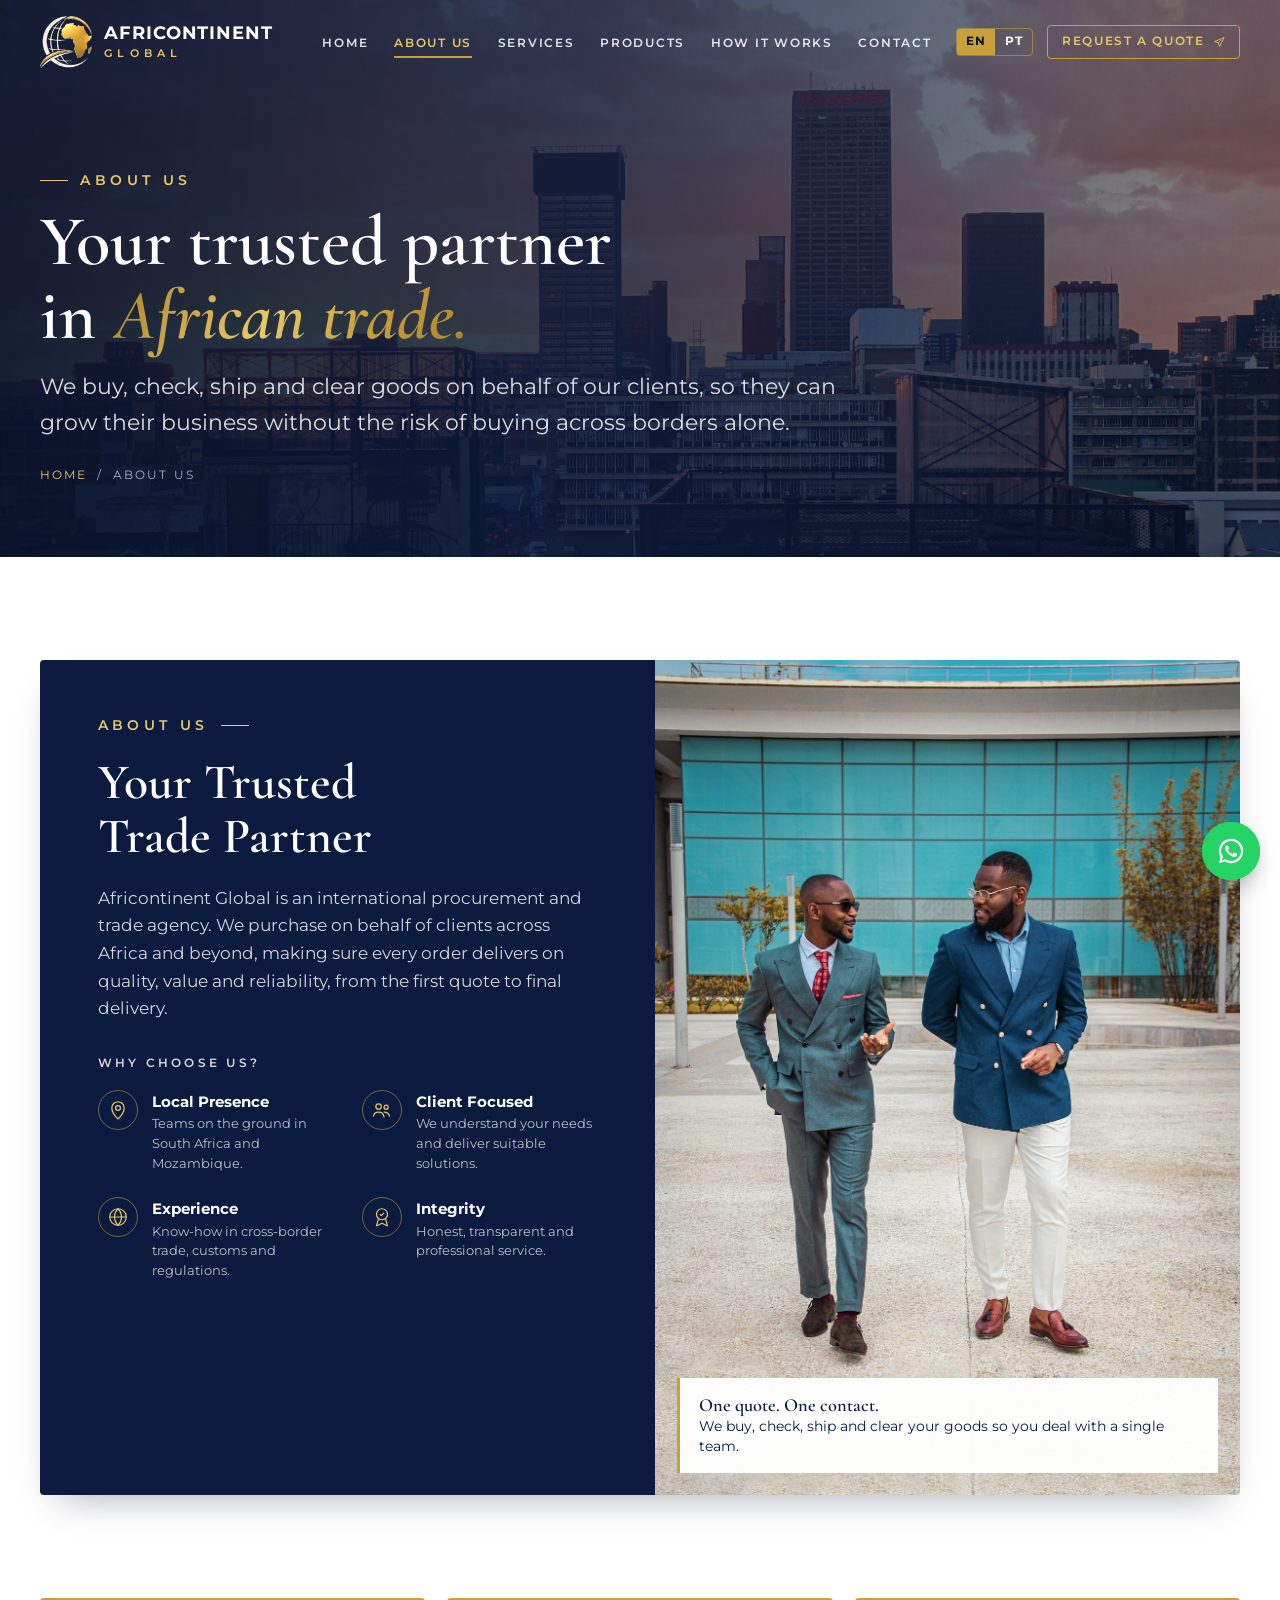
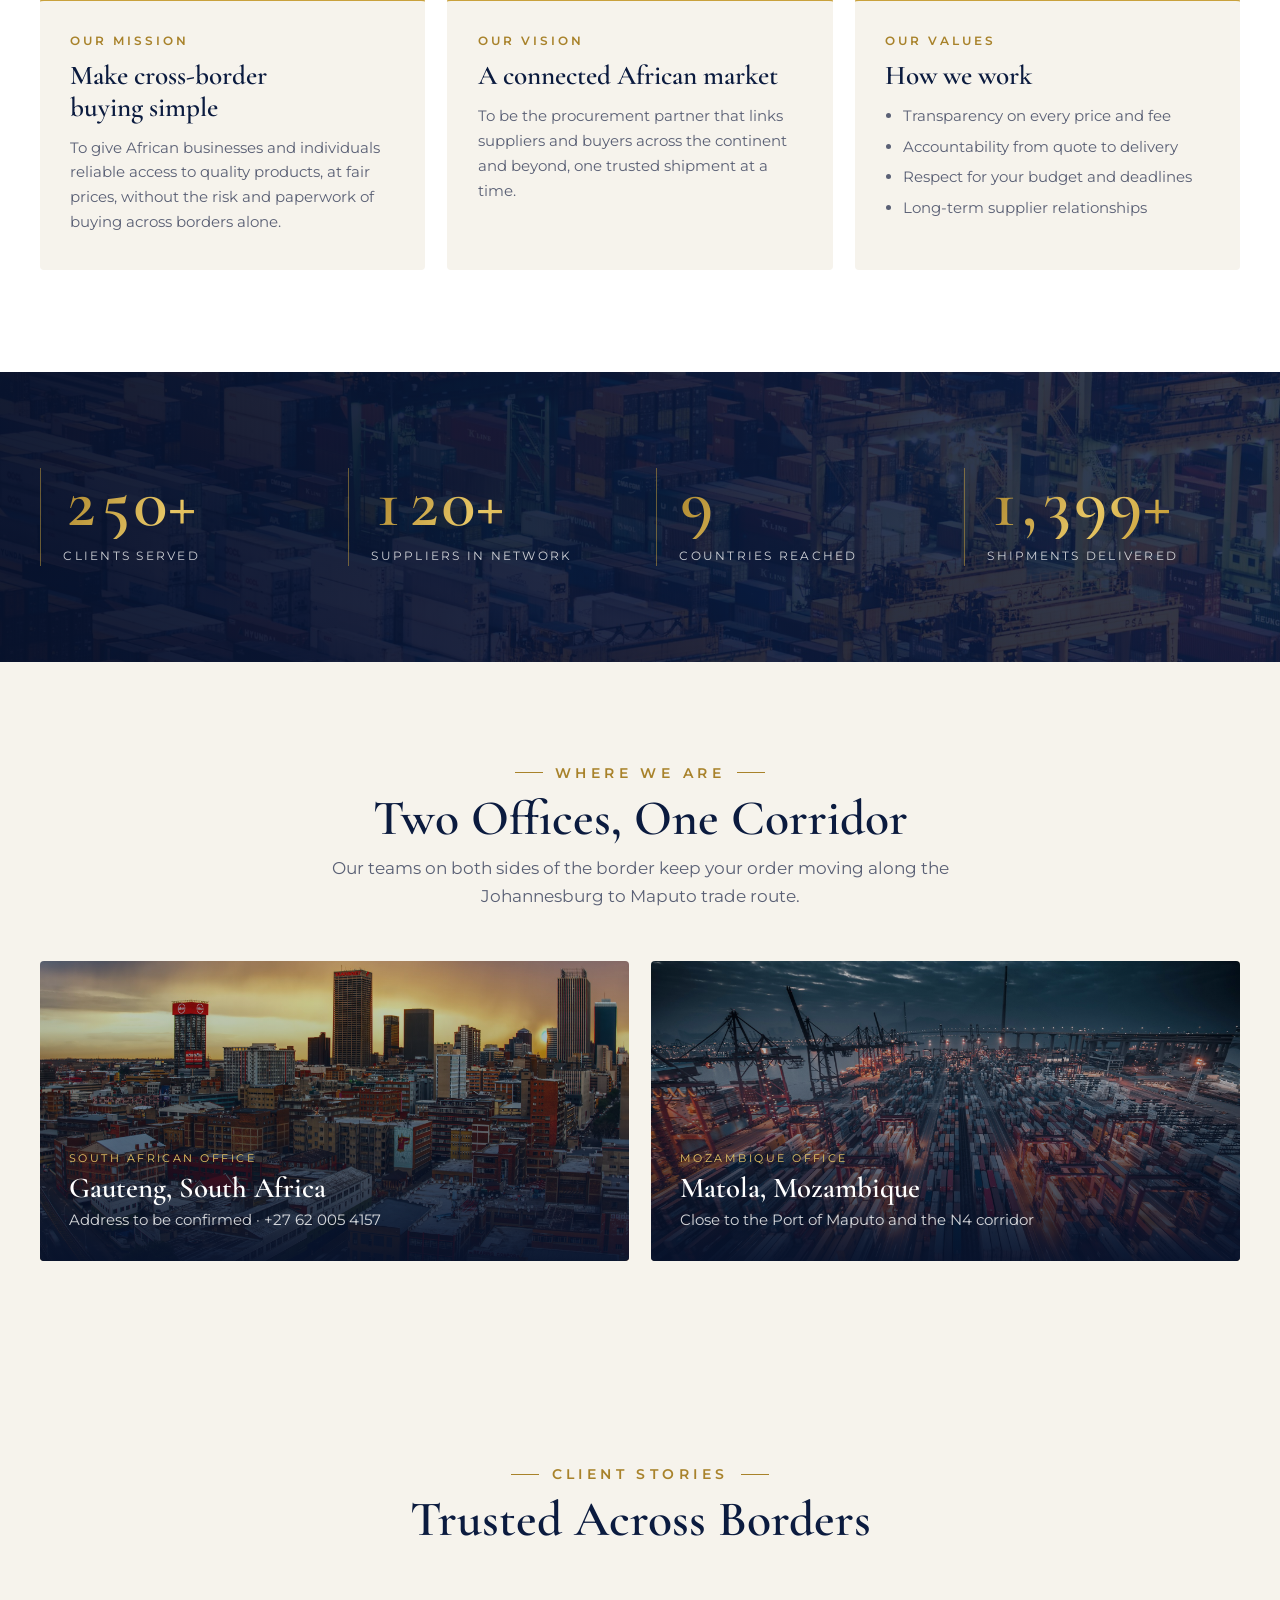
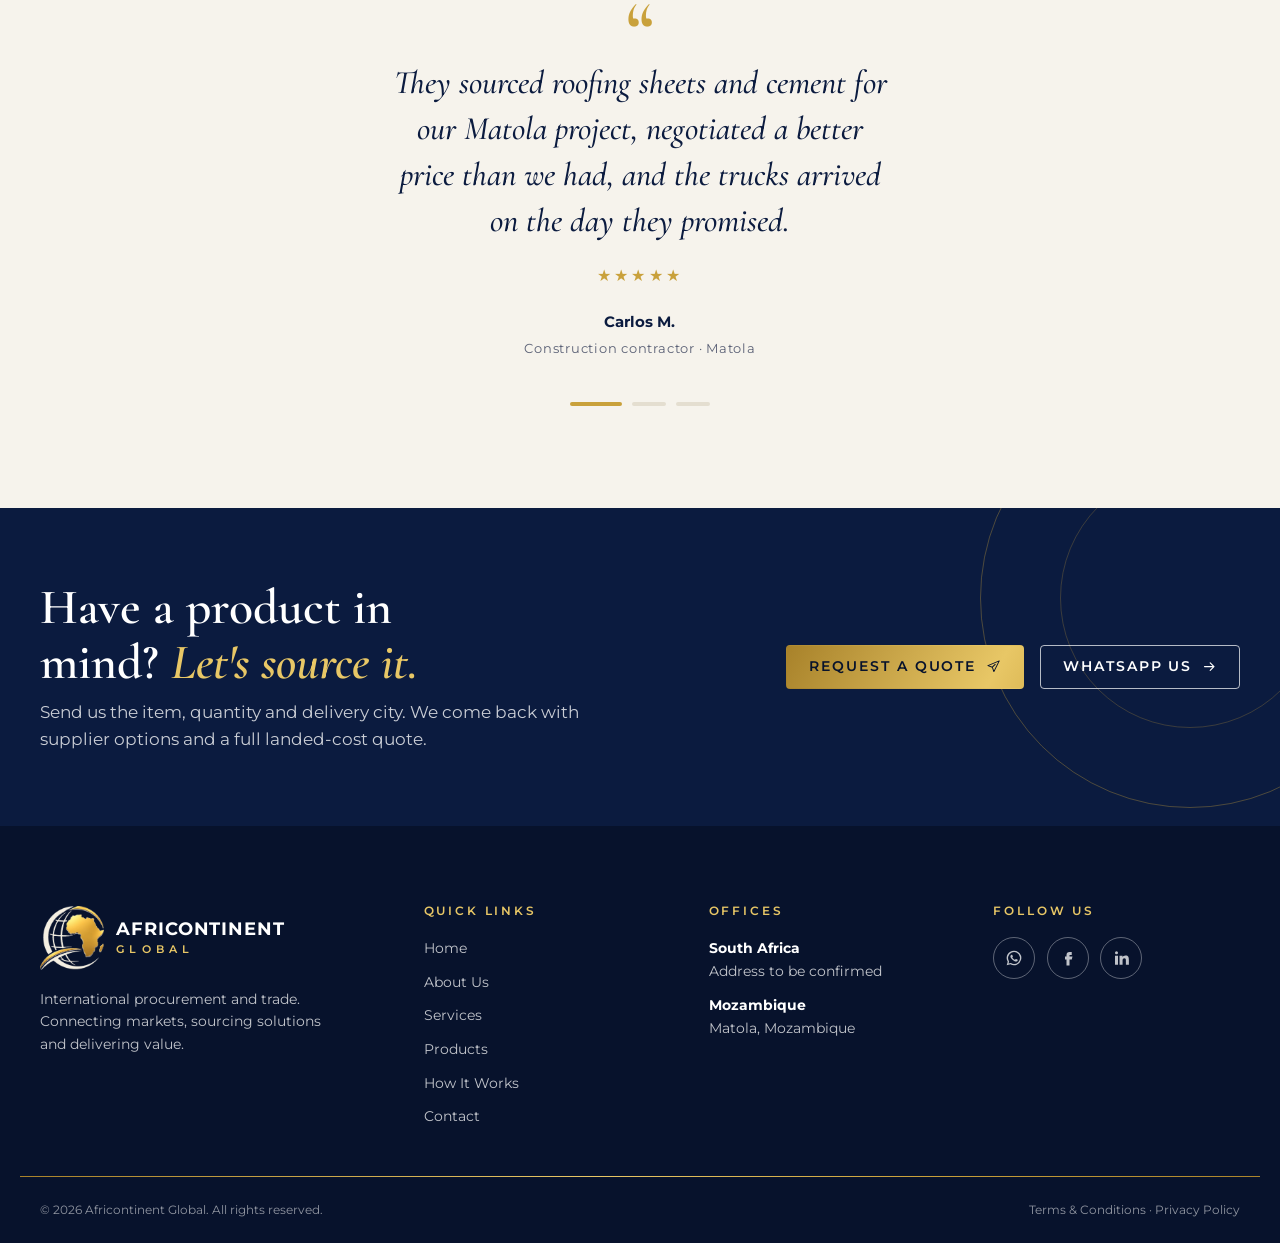
==== commit 8de65fed: "Updated website pages" ====
--- a/about.html
+++ b/about.html
@@ -194,7 +194,7 @@
     </div>
     <div>
       <h4 data-i18n="ft_offices">Offices</h4>
-      <ul><li><b style="color:#fff">South Africa</b><br>Address to be confirmed</li><li><b style="color:#fff">Mozambique</b><br>Matola, Mozambique</li><li>+27 62 005 4157</li></ul>
+      <ul><li><b style="color:#fff">South Africa</b><br>Address to be confirmed</li><li><b style="color:#fff">Mozambique</b><br>Matola, Mozambique</li><li></li></ul>
     </div>
     <div>
       <h4 data-i18n="ft_follow">Follow Us</h4>
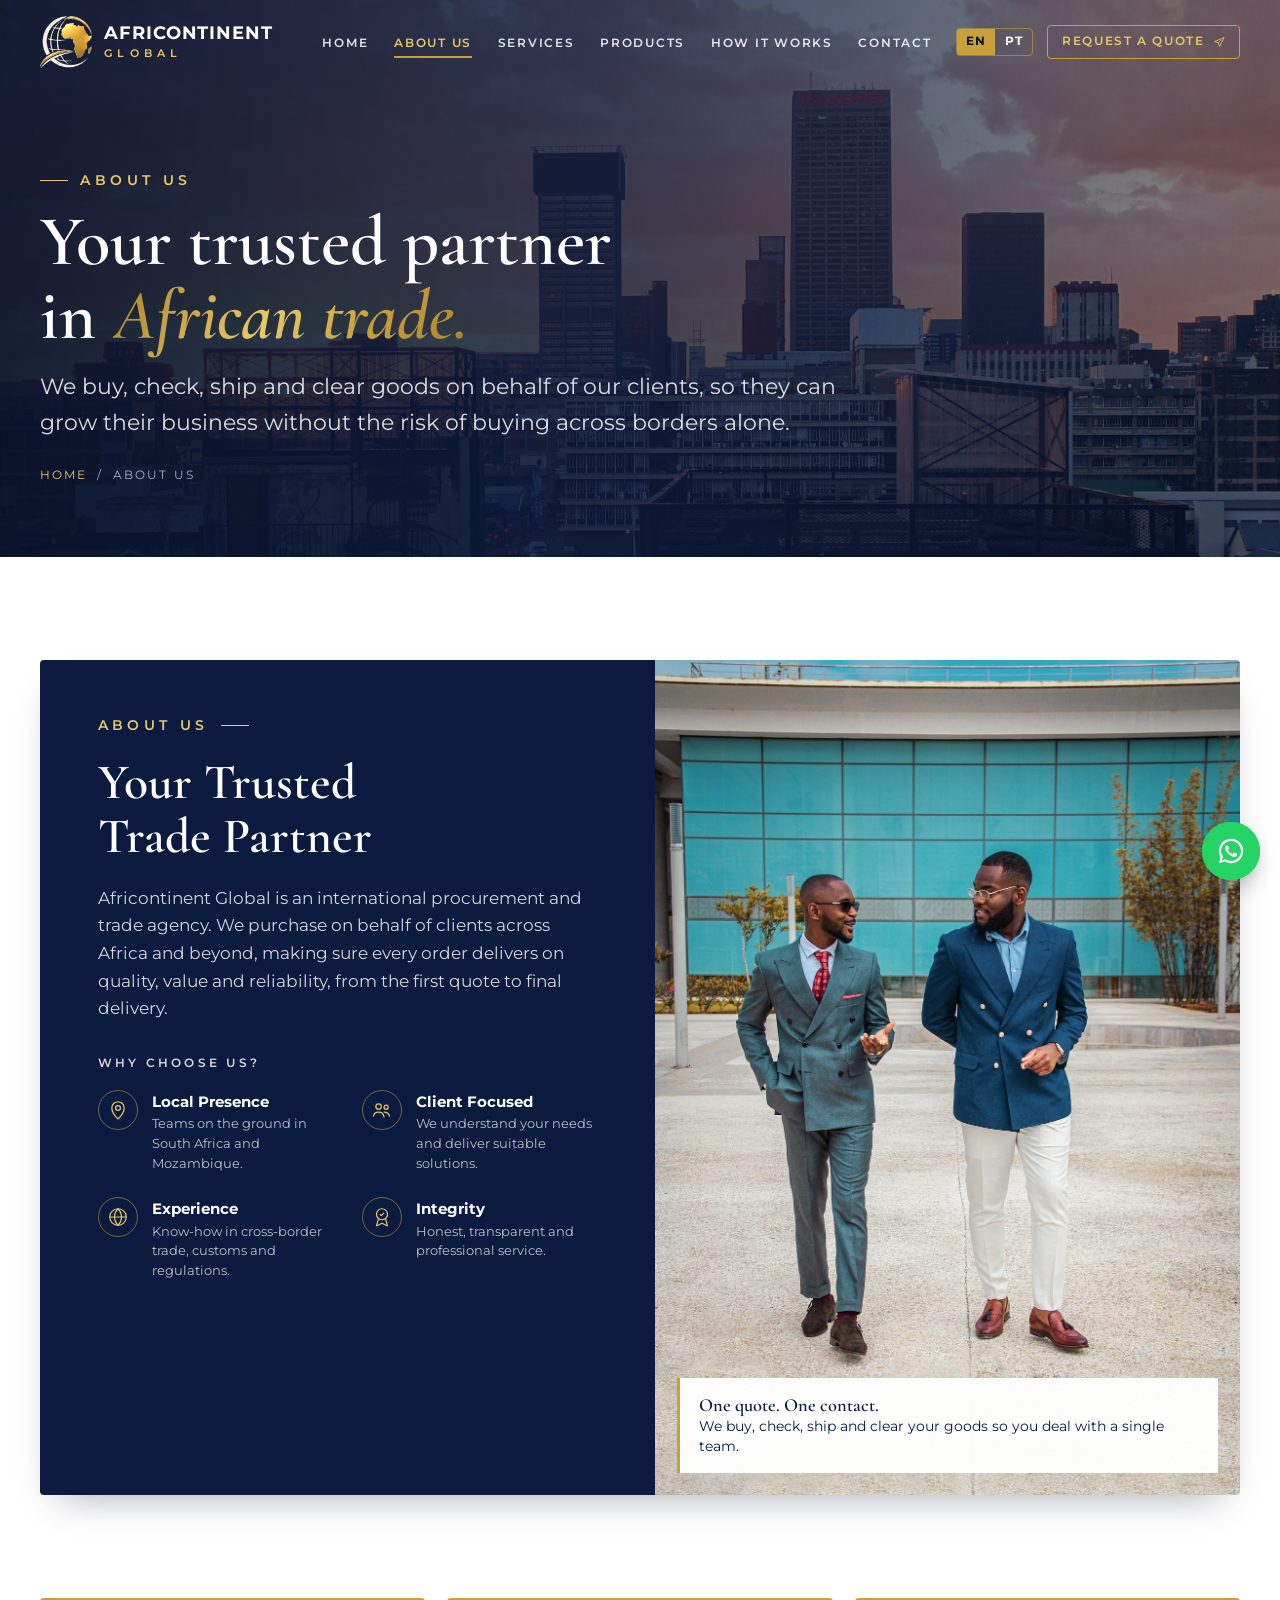
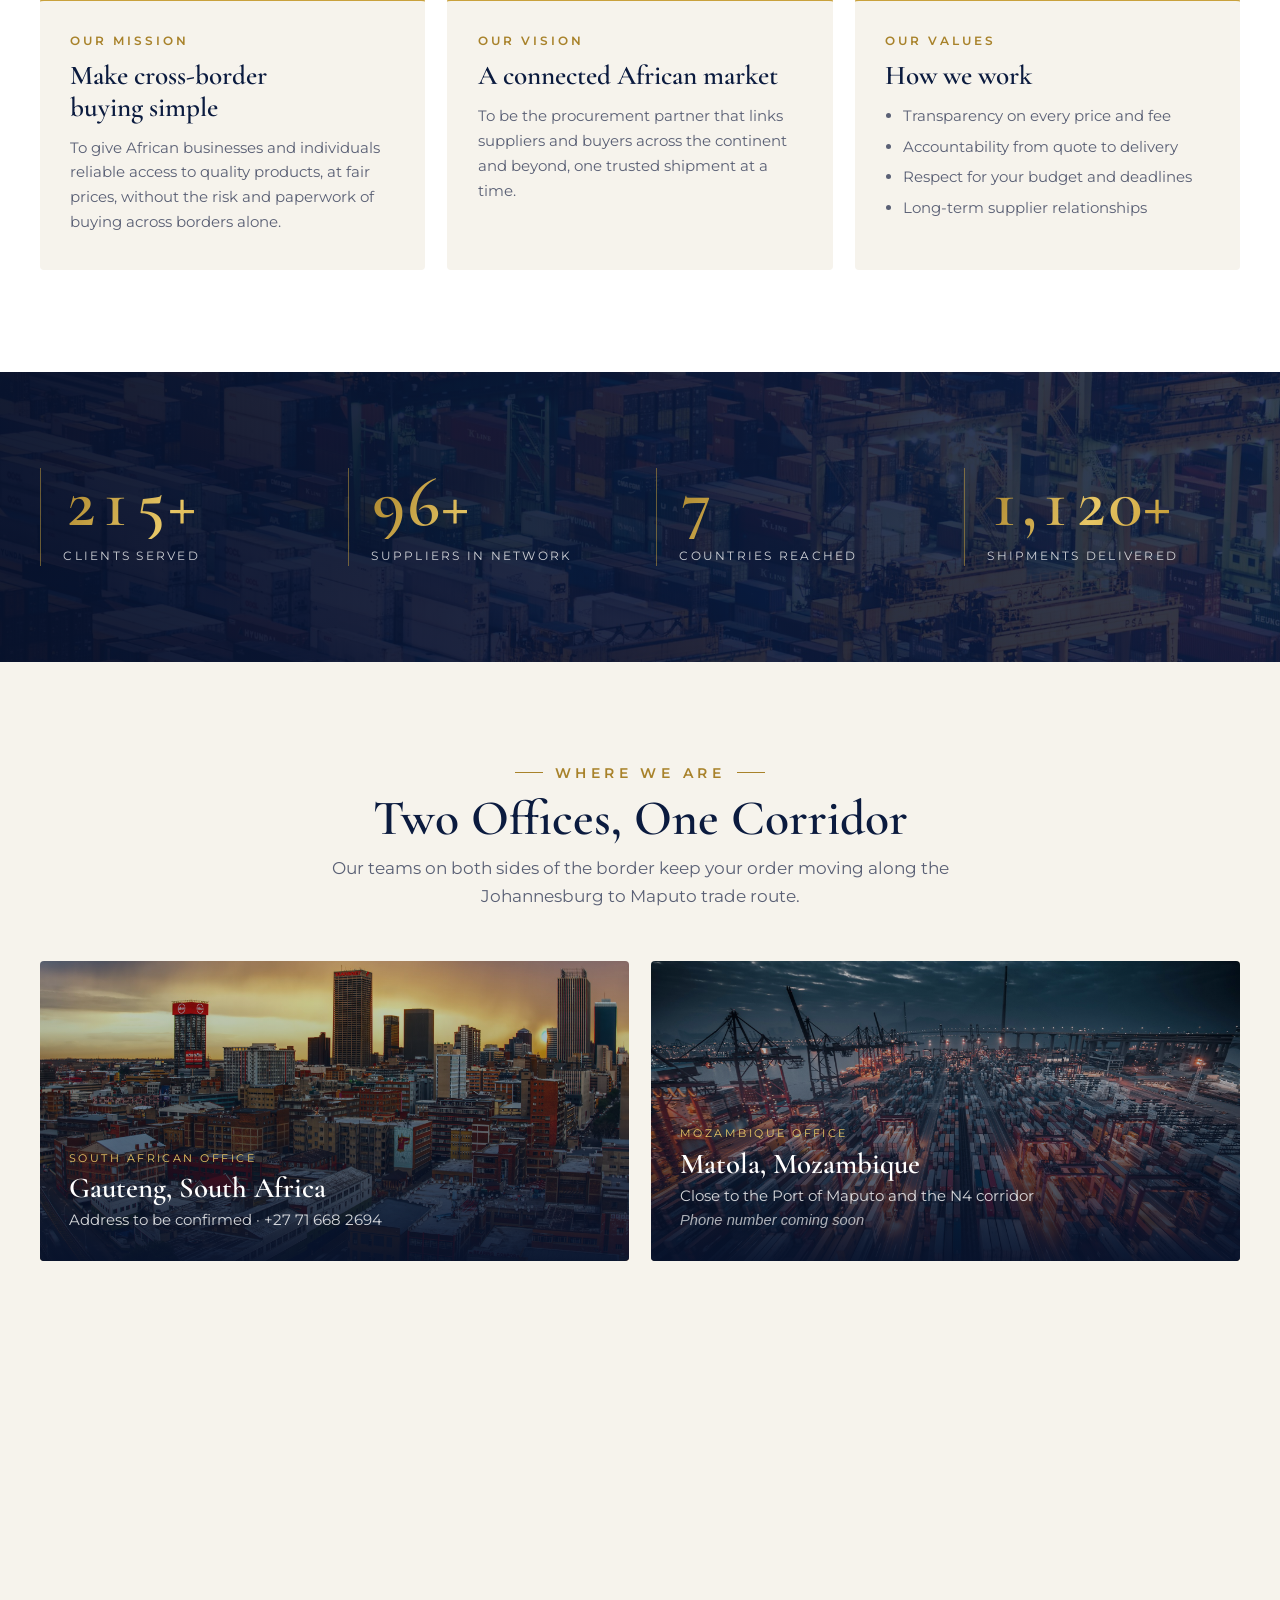
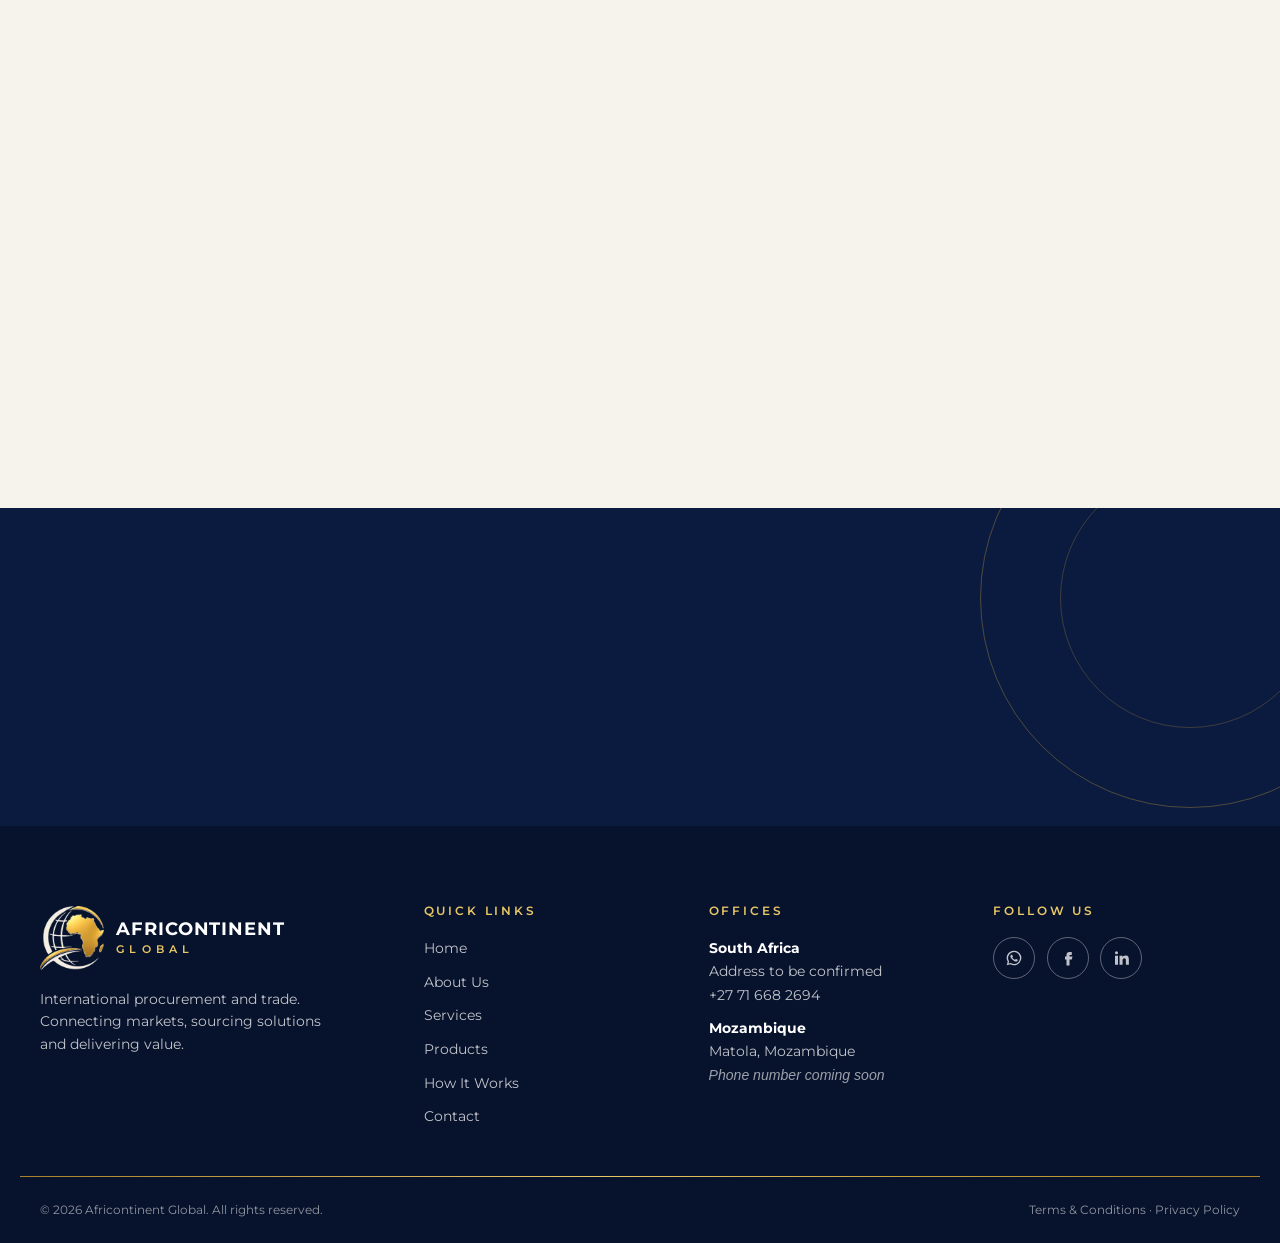
==== commit 755a2c8f: "New number,racing parts, car buyong,temu, langauge choice" ====
--- a/about.html
+++ b/about.html
@@ -144,8 +144,8 @@
   <div class="wrap">
     <div class="section-head reveal"><span class="eyebrow" data-i18n="off_e">Where We Are</span><h2 data-i18n="off_t">Two Offices, One Corridor</h2><p data-i18n="off_l">Our teams on both sides of the border keep your order moving along the Johannesburg to Maputo trade route.</p></div>
     <div class="offices">
-      <article class="office reveal"><div class="photo"><img loading="lazy" src="assets/images/johannesburg-skyline.jpg" alt="Johannesburg skyline"></div><div class="office-body"><small data-i18n="ct_sa">South African Office</small><h3>Gauteng, South Africa</h3><p>Address to be confirmed · +27 62 005 4157</p></div></article>
-      <article class="office reveal"><div class="photo"><img loading="lazy" src="assets/images/container-port-cranes.jpg" alt="Container port with cranes"></div><div class="office-body"><small data-i18n="ct_mz">Mozambique Office</small><h3>Matola, Mozambique</h3><p>Close to the Port of Maputo and the N4 corridor</p></div></article>
+      <article class="office reveal"><div class="photo"><img loading="lazy" src="assets/images/johannesburg-skyline.jpg" alt="Johannesburg skyline"></div><div class="office-body"><small data-i18n="ct_sa">South African Office</small><h3>Gauteng, South Africa</h3><p>Address to be confirmed · +27 71 668 2694</p></div></article>
+      <article class="office reveal"><div class="photo"><img loading="lazy" src="assets/images/container-port-cranes.jpg" alt="Container port with cranes"></div><div class="office-body"><small data-i18n="ct_mz">Mozambique Office</small><h3>Matola, Mozambique</h3><p>Close to the Port of Maputo and the N4 corridor<br><span class="soon" data-i18n="mz_phone">Phone number coming soon</span></p></div></article>
     </div>
   </div>
 </section>
@@ -194,7 +194,7 @@
     </div>
     <div>
       <h4 data-i18n="ft_offices">Offices</h4>
-      <ul><li><b style="color:#fff">South Africa</b><br>Address to be confirmed</li><li><b style="color:#fff">Mozambique</b><br>Matola, Mozambique</li><li></li></ul>
+      <ul><li><b style="color:#fff">South Africa</b><br>Address to be confirmed<br>+27 71 668 2694</li><li><b style="color:#fff">Mozambique</b><br>Matola, Mozambique<br><span class="soon" data-i18n="mz_phone">Phone number coming soon</span></li></ul>
     </div>
     <div>
       <h4 data-i18n="ft_follow">Follow Us</h4>
--- a/css/style.css
+++ b/css/style.css
@@ -535,3 +535,23 @@
   .ticks { grid-template-columns: minmax(0, 1fr); }
   .cta-actions .btn { flex: 1 1 auto; justify-content: center; }
 }
+
+/* ---------- Welcome-page language choice ---------- */
+.intro-lang { display: grid; justify-items: center; gap: .7rem; margin-top: .6rem; opacity: 0; animation: fadeIn .8s 2.45s forwards; }
+.intro-lang-label { font-size: .72rem; letter-spacing: .22em; text-transform: uppercase; color: rgba(255,255,255,.7); }
+.lang.lang-lg { background: rgba(7,18,44,.45); backdrop-filter: blur(4px); }
+.lang.lang-lg button { font: 500 .85rem/1 var(--f-body); letter-spacing: .04em; padding: .85em 1.3em; display: inline-flex; gap: .55em; align-items: center; transition: background .25s, color .25s; }
+.lang.lang-lg button b { font-weight: 700; letter-spacing: .1em; }
+.lang.lang-lg button:not(.on):hover { background: rgba(201,161,59,.18); }
+.intro .intro-lang + .btn { margin-top: .4rem; }
+
+/* "Coming soon" phone lines */
+.soon { font-style: italic; opacity: .8; font-weight: 400; }
+
+/* 9 product cards: keep the last one from sitting alone at 2 columns */
+@media (min-width: 681px) and (max-width: 960px) {
+  .products-grid > .product:last-child:nth-child(odd) { grid-column: 1 / -1; aspect-ratio: 16 / 7; }
+}
+.intro-lang-label { display: flex; flex-wrap: wrap; justify-content: center; gap: .2rem .7rem; }
+.intro-lang-label i { font-style: normal; color: var(--gold-hi); }
+@media (max-width: 480px) { .intro-lang-label { flex-direction: column; align-items: center; } .intro-lang-label i { display: none; } }
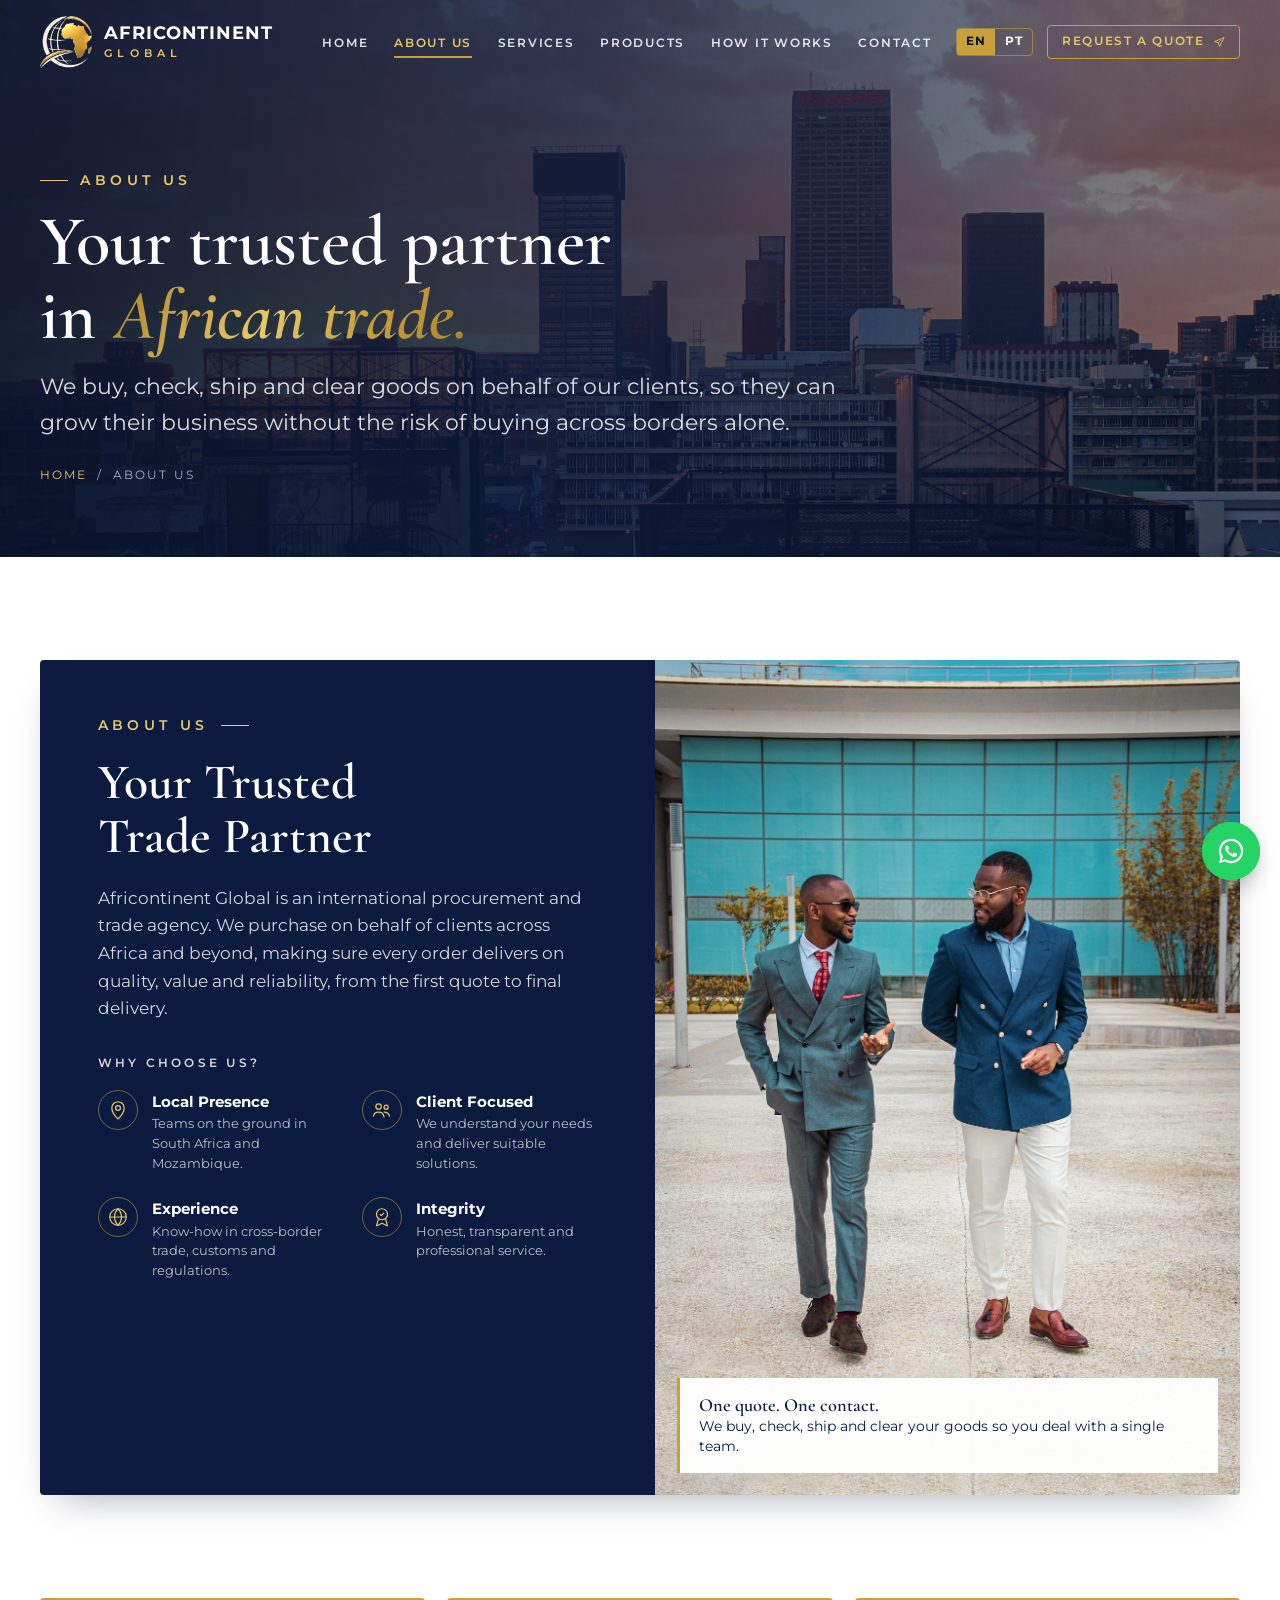
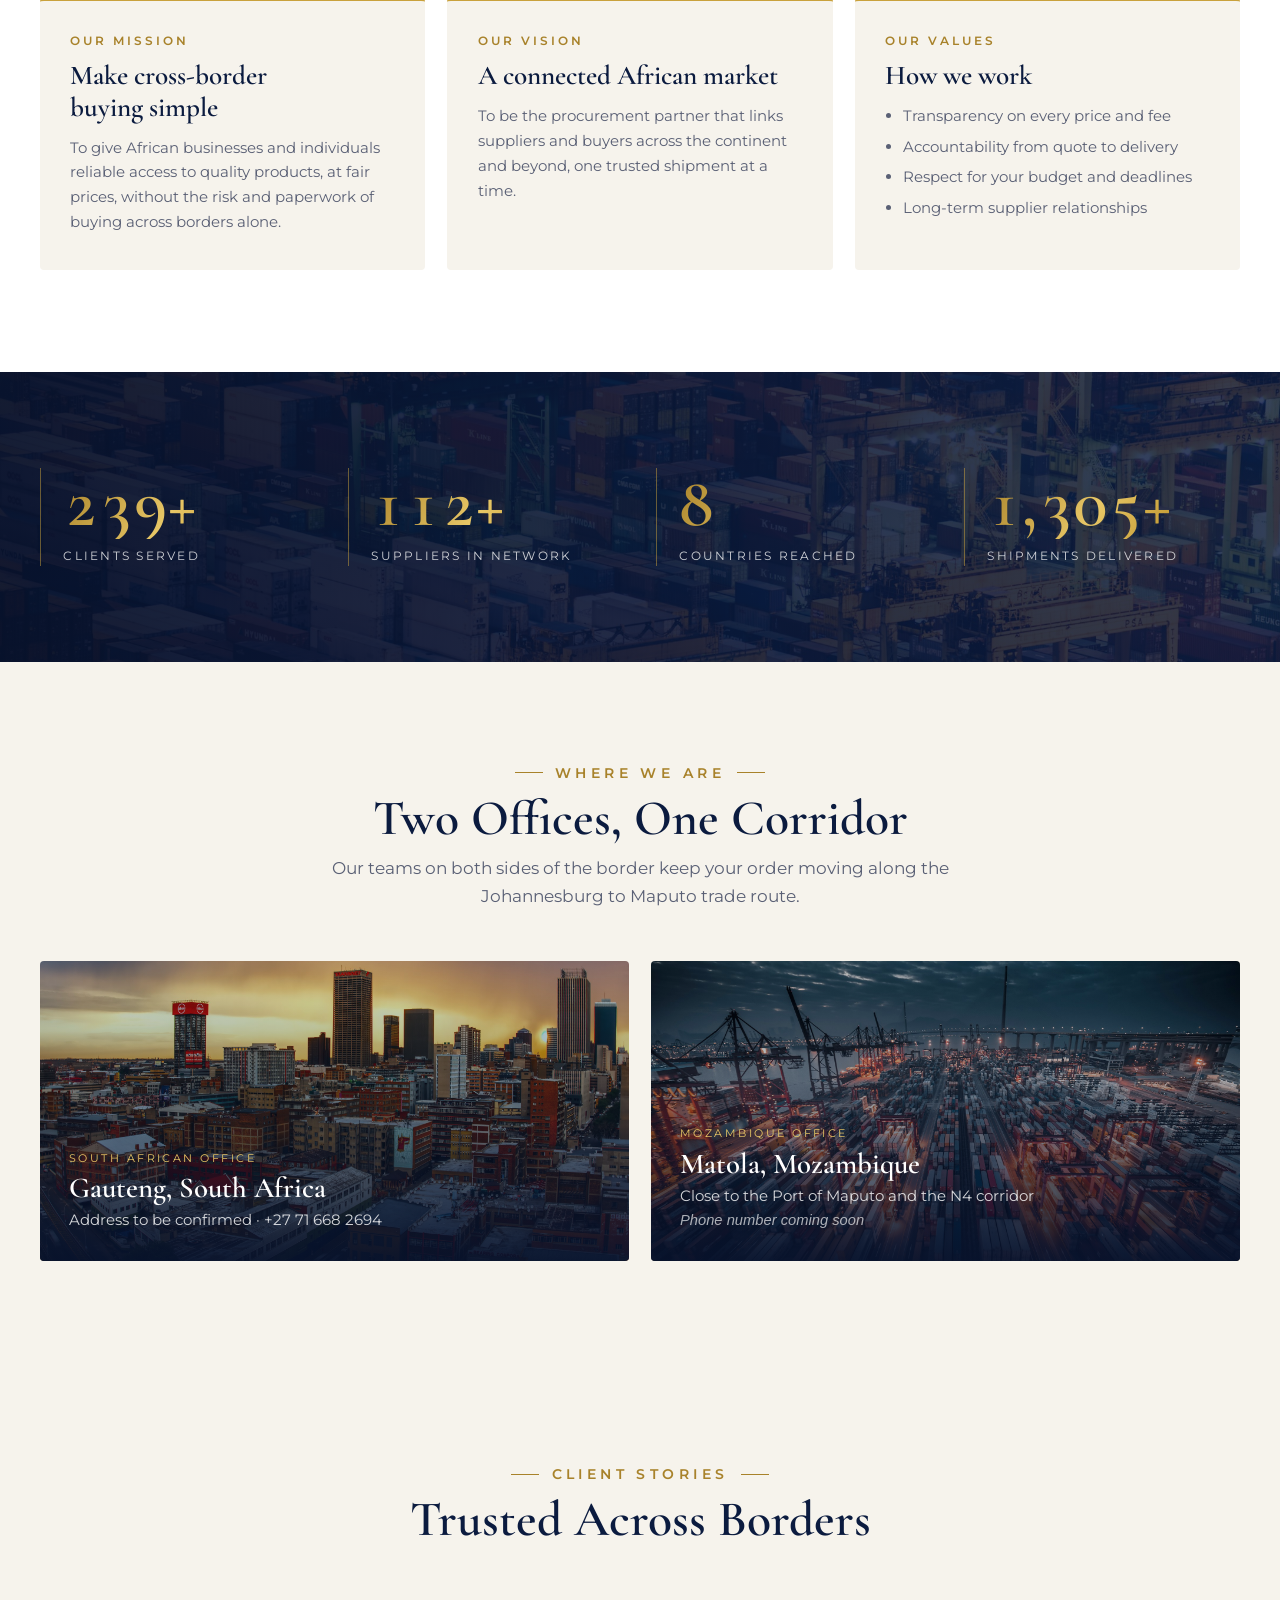
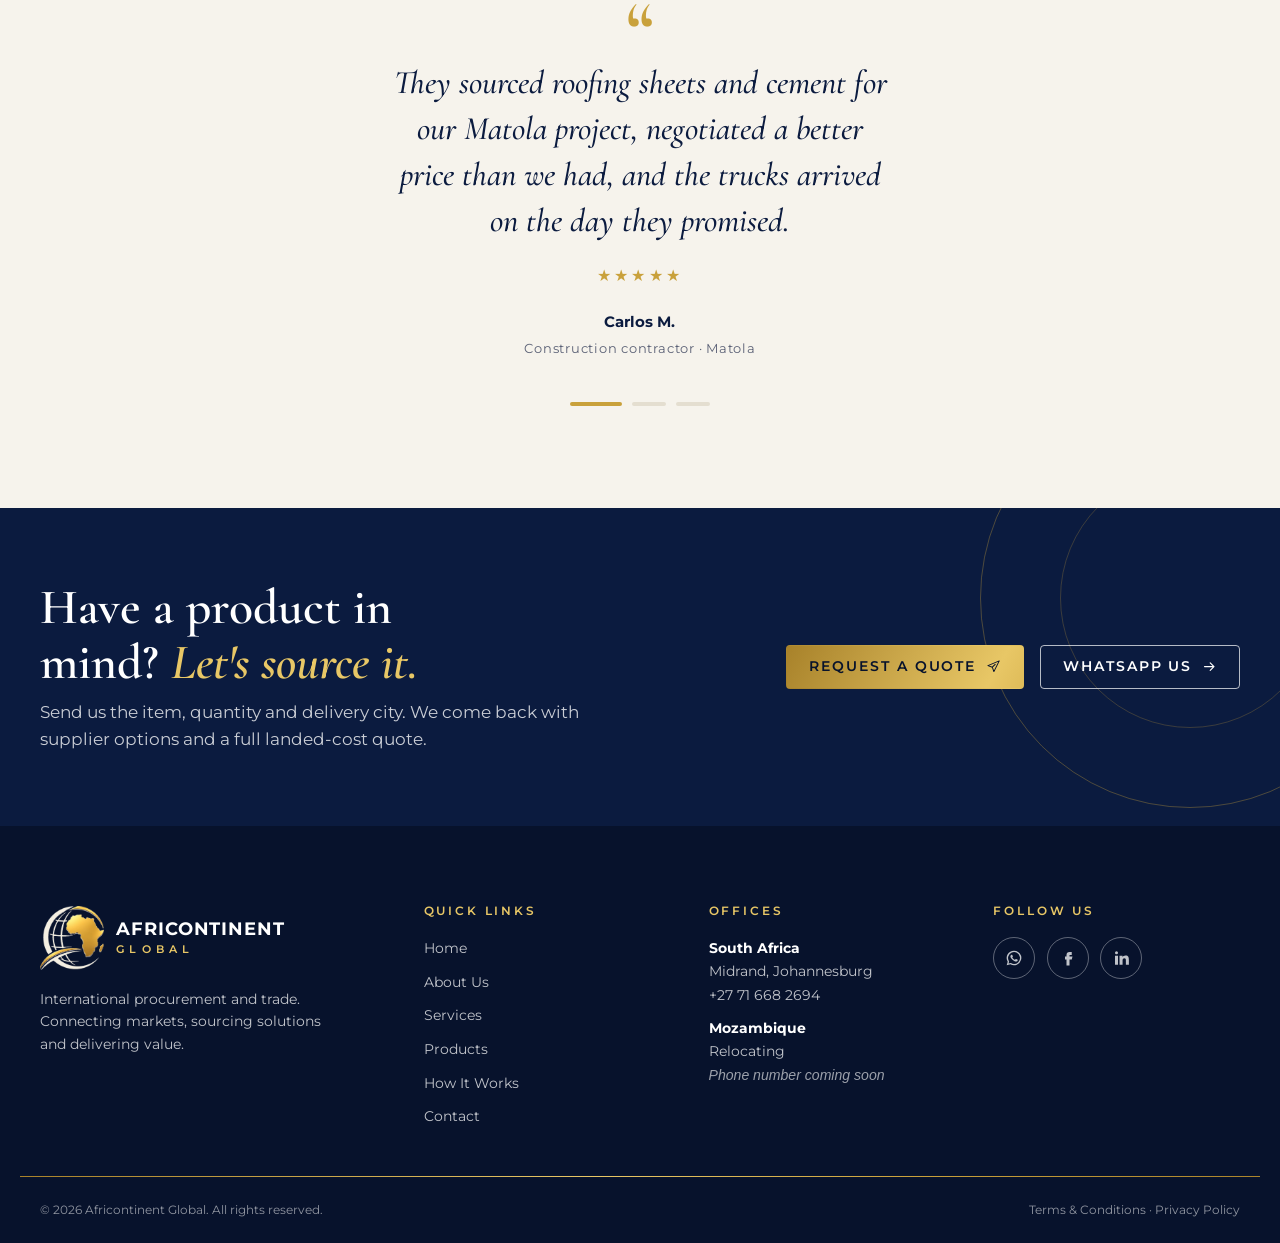
==== commit bd7a07e8: "Add some more infomation" ====
--- a/about.html
+++ b/about.html
@@ -194,7 +194,7 @@
     </div>
     <div>
       <h4 data-i18n="ft_offices">Offices</h4>
-      <ul><li><b style="color:#fff">South Africa</b><br>Address to be confirmed<br>+27 71 668 2694</li><li><b style="color:#fff">Mozambique</b><br>Matola, Mozambique<br><span class="soon" data-i18n="mz_phone">Phone number coming soon</span></li></ul>
+      <ul><li><b style="color:#fff">South Africa</b><br>Midrand, Johannesburg<br>+27 71 668 2694</li><li><b style="color:#fff">Mozambique</b><br>Relocating<br><span class="soon" data-i18n="mz_phone">Phone number coming soon</span></li></ul>
     </div>
     <div>
       <h4 data-i18n="ft_follow">Follow Us</h4>
